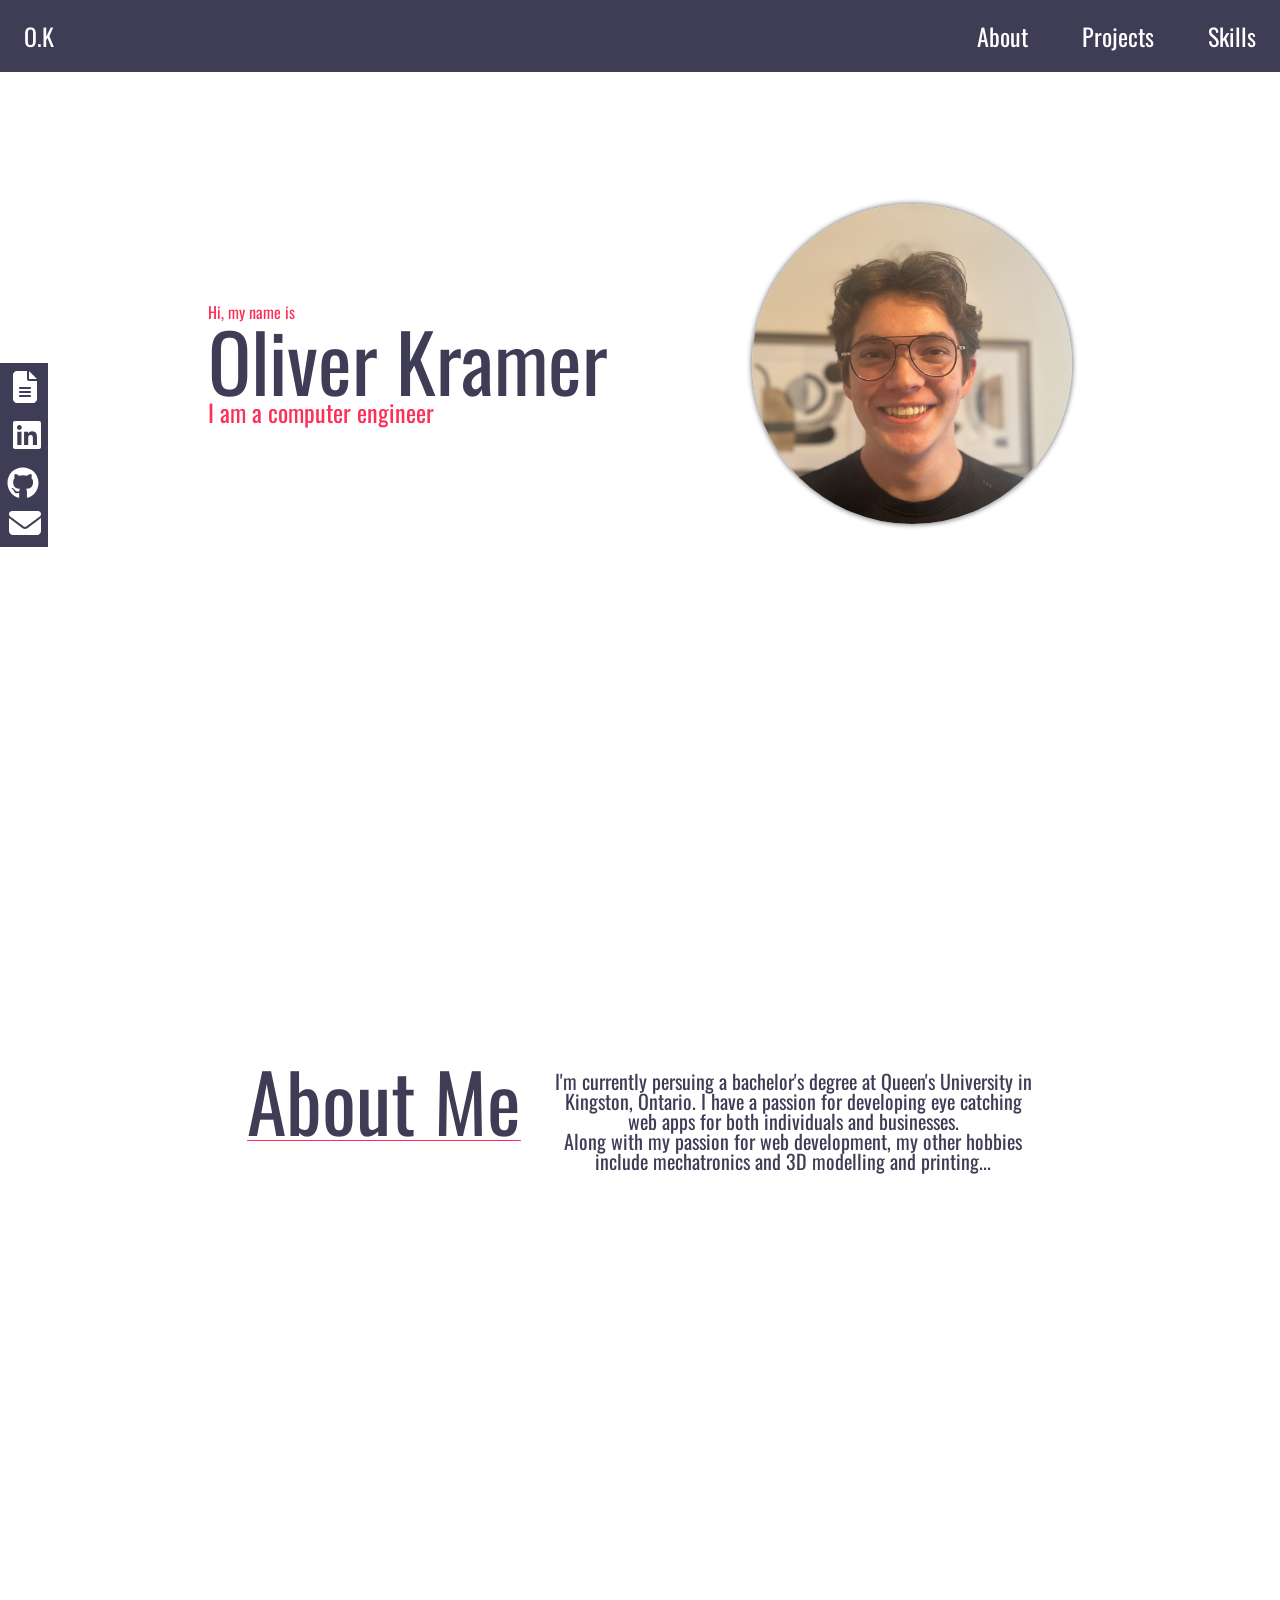
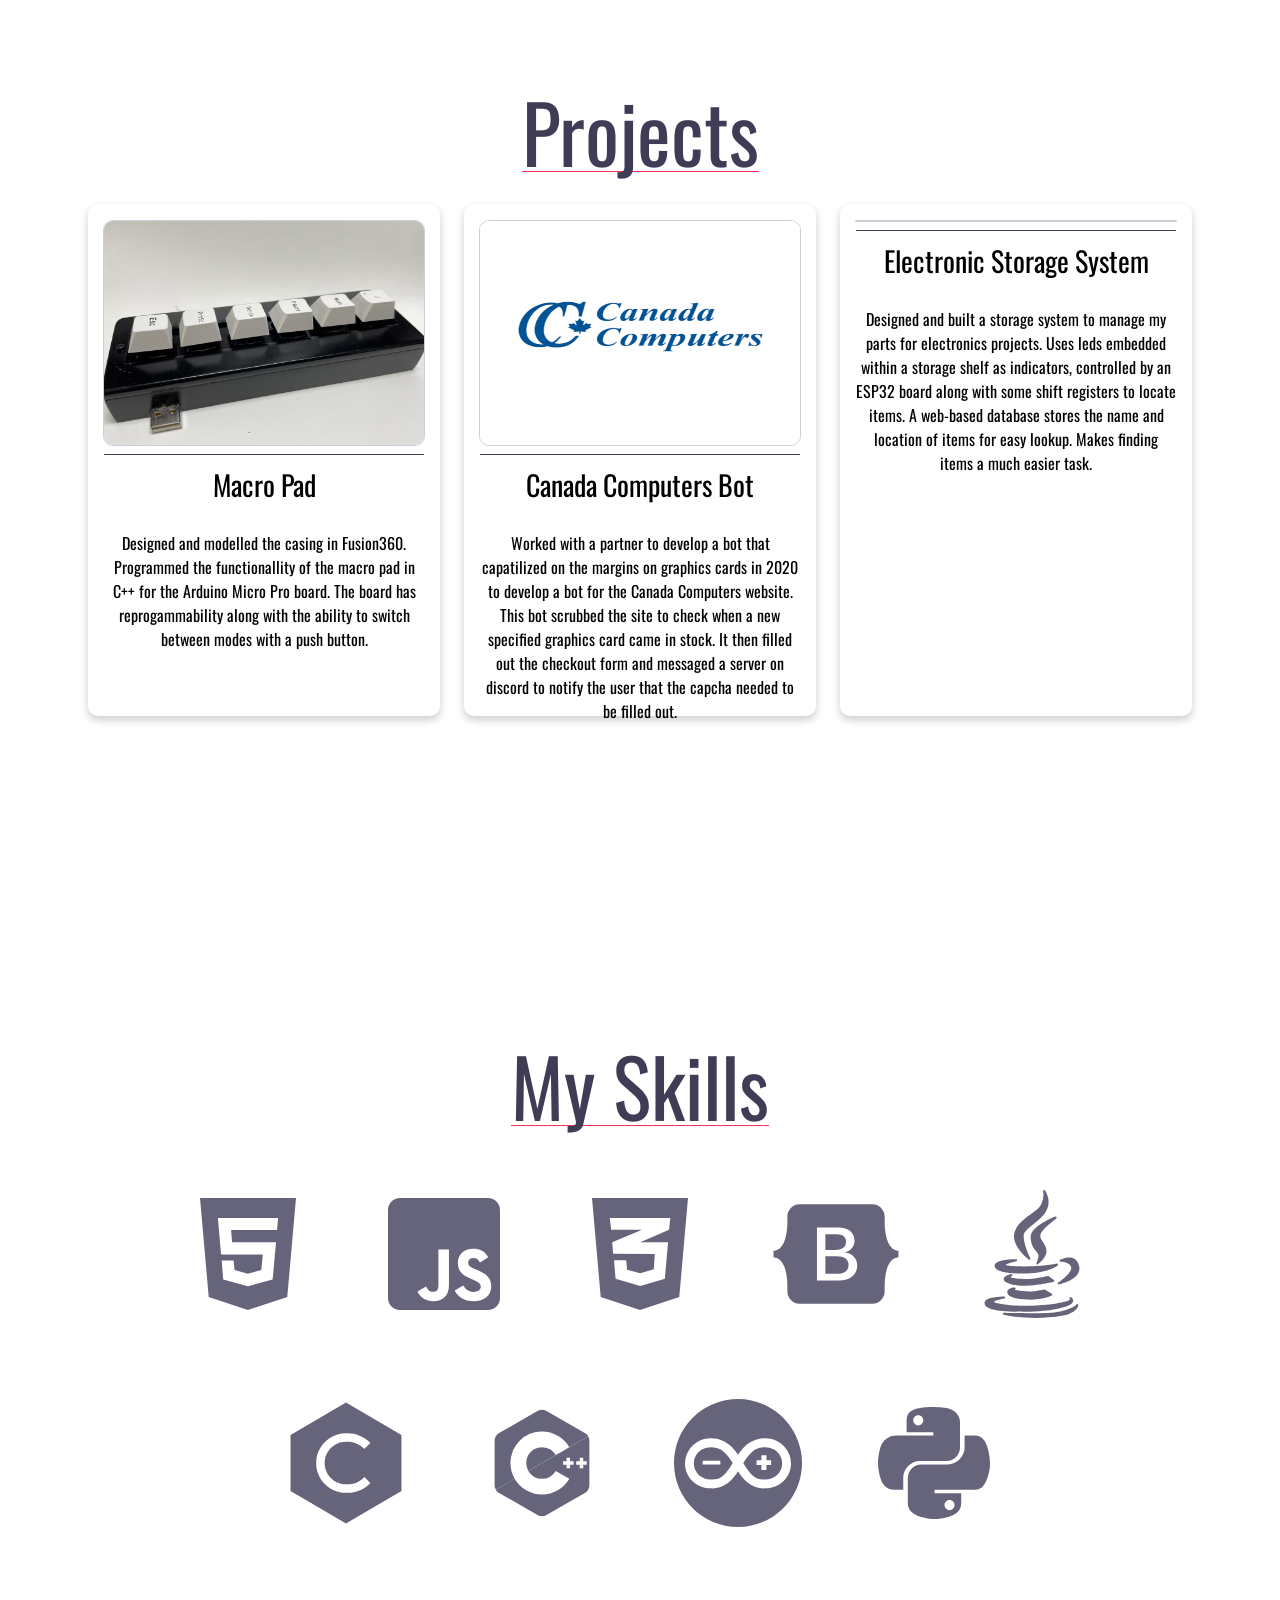
==== index.html @ c40be3e5 "added final images" ====
<!DOCTYPE html>
<html lang="en">
  <head>
    <meta charset="UTF-8" />
    <meta http-equiv="X-UA-Compatible" content="IE=edge" />
    <meta name="viewport" content="width=device-width, initial-scale=1.0" />
    <link rel="preconnect" href="https://fonts.googleapis.com" />
    <link rel="preconnect" href="https://fonts.gstatic.com" crossorigin />
    <link
      href="https://fonts.googleapis.com/css2?family=Oswald:wght@200&display=swap"
      rel="stylesheet"
    />
    <link rel="stylesheet" href="app.css" />
    <title>Oliver Kramer</title>
  </head>

  <body>
    <nav class="navbar md-txt" id="nav">
      <a href="#" class="nav-item brand">O.K</a>
      <div class="nav-items">
        <a href="#about" class="nav-item">About</a>
        <a href="#projects" class="nav-item">Projects</a>
        <a href="#skills" class="nav-item">Skills</a>
      </div>
      <div class="hamburger">
        <span class="bar"></span>
        <span class="bar"></span>
        <span class="bar"></span>
      </div>
      <div class="hamburger-items">
        <a href="#" class="nav-item">Home</a>
        <a href="#about" class="nav-item">About</a>
        <a href="#projects" class="nav-item">Projects</a>
        <a href="#skills" class="nav-item">Skills</a>
        <a href="resume/Oliver_Kramer_Resume.docx" class="nav-item">Resume</a>
        <a href="https://www.linkedin.com/in/oliver-kramer1/" class="nav-item"
          >Linkedin</a
        >
        <a href="https://github.com/Oliver-K3003" class="nav-item">Github</a>
        <a href="mailto:oliverkramer3003@gmail.com" class="nav-item">Contact</a>
      </div>
    </nav>
    <nav class="side-nav md-txt">
      <!-- resume -->
      <a
        id="resume"
        href="resume/Oliver_Kramer_Resume.pdf"
        class="nav-item side-item"
        download="Oliver_Kramer_Resume"
      >
        <p>Resume</p>
        <img src="SVGs/file-lines-solid.svg" alt="" />
      </a>
      <!-- linkedin -->
      <a
        id="linkedin"
        href="https://www.linkedin.com/in/oliver-kramer1/"
        class="nav-item side-item"
      >
        <p>Linkedin</p>
        <img src="SVGs/linkedin.svg" alt="" />
      </a>
      <!-- github -->
      <a
        id="github"
        href="https://github.com/Oliver-K3003"
        class="nav-item side-item"
      >
        <p>Github</p>
        <img src="SVGs/github.svg" alt="" />
      </a>
      <!-- email -->
      <a
        id="email"
        href="mailto:oliverkramer3003@gmail.com"
        class="nav-item side-item"
      >
        <p>Contact</p>
        <img src="SVGs/envelope-solid.svg" alt="" />
      </a>
    </nav>
    <div class="content">
      <div class="container page h-md-sm">
        <div class="introduction lg-txt">
          <div class="intro-content">
            <div class="intro-text xs-txt">Hi, my name is</div>
            <div class="intro-title xxl-txt xl-txt-sm">Oliver Kramer</div>
            <div class="intro-text md-txt">I am a computer engineer</div>
          </div>
          <img src="images/me.png" alt="" class="intro-image" />
        </div>
      </div>
      <div class="container">
        <div class="about" id="about">
          <div class="about-title xxl-txt">About Me</div>
          <div class="about-text sm-txt">
            <p>
              I'm currently persuing a bachelor's degree at Queen's University
              in Kingston, Ontario. I have a passion for developing eye catching
              web apps for both individuals and businesses.
            </p>
            <p>
              Along with my passion for web development, my other hobbies
              include mechatronics and 3D modelling and printing...
            </p>
          </div>
        </div>
      </div>
      <div class="container vpd-8 vpd-md-0 vpd-sm-0" id="projects">
        <div class="project-title xxl-txt">Projects</div>
        <div class="project-content">
          <div class="project-card">
            <img src="images/MacroPadImage.jpg" alt="" />
            <div class="card-container">
              <h4 class="card-header">Macro Pad</h4>
              <p>
                Designed and modelled the casing in Fusion360. Programmed the
                functionallity of the macro pad in C++ for the Arduino Micro Pro
                board. The board has reprogammability along with the ability to
                switch between modes with a push button.
              </p>
            </div>
          </div>
          <div class="project-card">
            <img src="images/canada-computers-logo.png" alt="" />
            <div class="card-container">
              <h4 class="card-header">Canada Computers Bot</h4>
              <p>
                Worked with a partner to develop a bot that capatilized on the
                margins on graphics cards in 2020 to develop a bot for the
                Canada Computers website. This bot scrubbed the site to check
                when a new specified graphics card came in stock. It then filled
                out the checkout form and messaged a server on discord to notify
                the user that the capcha needed to be filled out.
              </p>
            </div>
          </div>
          <div class="project-card">
            <img src="images/storageSystem.png" alt="" />
            <div class="card-container">
              <h4 class="card-header">Electronic Storage System</h4>
              <p>
                Designed and built a storage system to manage my parts for
                electronics projects. Uses leds embedded within a storage shelf
                as indicators, controlled by an ESP32 board along with some
                shift registers to locate items. A web-based database stores the
                name and location of items for easy lookup. Makes finding items
                a much easier task.
              </p>
            </div>
          </div>
        </div>
        <!-- -------------------------for projects I want them to expand to a full page on click with more details-------------------------------------- -->
        <!-- <div class="project-item project-1">
          <div class="project-name md-txt">Electronic Storage System</div>
          <div class="project-text">
            <p>
              Designed and built a storage system to manage my parts for
              electronics. Uses leds embedded within a storage shelf as
              indicators, controlled by an ESP32 board along with some shift
              registers to locate items. A web-based database stores the name
              and location of items for easy lookup. Makes finding items a much
              easier task.
            </p>
          </div>
        </div>
        <div class="project-item project-2">
          <div class="project-name md-txt">
            CMPE 320 PROJECT (REPLACE WITH APPROPRIATE NAME)
          </div>
          <div class="project-text">
            <p>
              Lorem, ipsum dolor sit amet consectetur adipisicing elit.
              Accusantium iusto quia iste, nisi vel dignissimos non ratione.
              Blanditiis commodi ducimus impedit nesciunt soluta odit, eius
              ullam, temporibus ea maiores qui!
            </p>
          </div>
        </div>
        <div class="project-item project-3">
          <div class="project-name md-txt">CAD Design Page</div>
          <div class="project-text">
            <p>
              This is a gallery of all my completed CAD models, complete with
              physical implementation and description of the use case of each
              element.
            </p>
          </div>
        </div> -->
      </div>
      <div class="container page vpd-md-2">
        <div class="skills" id="skills">
          <div class="skills-title xxl-txt">My Skills</div>
          <div class="skills-content">
            <div class="skill">
              <img src="SVGs/html5.svg" alt="" class="skill-image" />
              <div class="skill-container">
                <p>HTML5</p>
              </div>
            </div>
            <div class="skill">
              <img src="SVGs/square-js.svg" alt="" class="skill-image" />
              <div class="skill-container">
                <p>JavaScript</p>
              </div>
            </div>
            <div class="skill">
              <img src="SVGs/css3-alt.svg" alt="" class="skill-image" />
              <div class="skill-container">
                <p>CSS3</p>
              </div>
            </div>
            <div class="skill">
              <img src="SVGs/bootstrap.svg" alt="" class="skill-image" />
              <div class="skill-container">
                <p>Bootstrap</p>
              </div>
            </div>
            <div class="skill">
              <img src="SVGs/java-svgrepo-com.svg" alt="" class="skill-image" />
              <div class="skill-container">
                <p>Java</p>
              </div>
            </div>
            <div class="skill">
              <img src="SVGs/c-svgrepo-com.svg" alt="" class="skill-image" />
              <div class="skill-container">
                <p>C Programming</p>
              </div>
            </div>
            <div class="skill">
              <img
                src="SVGs/c-plus-plus-svgrepo-com.svg"
                alt=""
                class="skill-image"
              />
              <div class="skill-container">
                <p>C++ Programming</p>
              </div>
            </div>
            <div class="skill">
              <img
                src="SVGs/fi-cnsuxl-arduino.svg"
                alt=""
                class="skill-image"
              />
              <div class="skill-container">
                <p>Arduino</p>
              </div>
            </div>
            <div class="skill">
              <img src="SVGs/python.svg" alt="" class="skill-image" />
              <div class="skill-container">
                <p>Python</p>
              </div>
            </div>
          </div>
        </div>
      </div>
    </div>
    <footer></footer>
    <script src="app.js"></script>
  </body>
</html>
---- app.css ----
html,
body,
div,
span,
applet,
object,
iframe,
h1,
h2,
h3,
h4,
h5,
h6,
p,
blockquote,
pre,
a,
abbr,
acronym,
address,
big,
cite,
code,
del,
dfn,
em,
img,
ins,
kbd,
q,
s,
samp,
small,
strike,
strong,
sub,
sup,
tt,
var,
b,
u,
i,
center,
dl,
dt,
dd,
ol,
ul,
li,
fieldset,
form,
label,
legend,
table,
caption,
tbody,
tfoot,
thead,
tr,
th,
td,
article,
aside,
canvas,
details,
embed,
figure,
figcaption,
footer,
header,
hgroup,
menu,
nav,
output,
ruby,
section,
summary,
time,
mark,
audio,
video {
  margin: 0;
  padding: 0;
  border: 0;
  font-size: 100%;
  font: inherit;
  vertical-align: baseline;
}

/* HTML5 display-role reset for older browsers */
article,
aside,
details,
figcaption,
figure,
footer,
header,
hgroup,
menu,
nav,
section {
  display: block;
}

body {
  line-height: 1;
}

ol,
ul {
  list-style: none;
}

blockquote,
q {
  quotes: none;
}

blockquote:before,
blockquote:after,
q:before,
q:after {
  content: "";
  content: none;
}

table {
  border-collapse: collapse;
  border-spacing: 0;
}

/* ------------------------------------------LARGELY APPLICABLE STYLES------------------------------------------------ */

.xs-txt {
  font-size: 1rem;
}

.sm-txt {
  font-size: 1.25rem;
}

.md-txt {
  font-size: 1.5rem;
}

.lg-txt {
  font-size: 3rem;
}

.xl-txt {
  font-size: 3.5rem;
}

.xxl-txt {
  font-size: 5rem;
}

.container {
  text-align: center;
  height: 100%;
}

.page {
  height: 100vh;
}

.vpd-8 {
  padding: 0 8rem;
}

.pd-b-md {
  padding-bottom: 2rem;
}

/* ---------------------------------OVERALL STYLING--------------------------------------------------------- */

html {
  font-family: "Oswald", sans-serif;
  scroll-behavior: smooth;
}

.content {
  padding: 0 4rem;
}

.no-padding {
  padding: 0;
}

.show {
  transform: translateX(100%);
}

/* -----------------------------------NAV----------------------------------------------------- */
/* MOBILE NAV */
.hamburger-items {
  width: 100%;
  display: flex;
  flex-direction: column;
  justify-content: center;
  align-items: center;
  background-color: #3f3d56;
  position: fixed;
  top: 10%;
  right: 100%;
  transition: all 0.5s ease-in-out;
}

.hamburger-items a {
  text-align: center;
  width: 100%;
  padding: 0.5rem 0;
  border-top: 1px solid #585672;
}

.hamburger-items a:hover {
  background-color: #585672;
}

.hamburger {
  display: none;
}

.bar {
  display: block;
  width: 25px;
  height: 3px;
  margin: 5px auto;
  transition: all 0.3s ease-in-out;
  background-color: #fff;
}

/* TOP NAV */
.navbar {
  width: 100%;
  background-color: #3f3d56;
  padding: 1.5rem 0;
  /* box-shadow: 0 0 5px 1px grey; */
  position: fixed;
  display: flex;
  justify-content: space-between;
}

.nav-item {
  text-decoration: none;
  color: white;
  padding: 0 1.5rem;
}

/* SIDE-NAV */
.side-nav {
  top: 43vh;
  position: fixed;
  display: flex;
  flex-direction: column;
  align-items: flex-start;
  justify-content: center;
}

.side-item {
  position: absolute;
  left: -5rem;
  width: 8rem;
  height: 3rem;
  padding: 0;
  display: flex;
  align-items: center;
  justify-content: space-around;
  background-color: #3f3d56;
  transition: 0.2s;
}

.side-item:nth-of-type(2) {
  top: 1.5rem;
}

.side-item:nth-of-type(3) {
  top: 4.5rem;
}

.side-item:nth-of-type(4) {
  top: 7rem;
}

.side-item img {
  width: 2rem;
  height: 2rem;
  filter: invert(96%) sepia(4%) saturate(0%) hue-rotate(287deg) brightness(105%)
    contrast(103%);
}

.side-item:hover {
  left: 0;
}

/* ----------------------------------INTRO------------------------------------------------- */

.introduction {
  padding-top: 2em;
  display: flex;
  justify-content: space-evenly;
  align-items: center;
  height: 85%;
  color: #3f3d56;
}

.intro-text {
  color: #fc2f58;
}

.intro-content {
  text-align: left;
}

.intro-image {
  width: 35rem;
  height: 35rem;
  border-radius: 50%;
  box-shadow: 0 0 5px 1px grey;
}

/* ---------------------------------ABOUT-------------------------------------------------- */

.about {
  height: 109vh;
  display: flex;
  justify-content: center;
  align-items: center;
  color: #3f3d56;
}

.about-title {
  border-bottom: 0.1rem solid #fc2f58;
  margin-bottom: 2.5rem;
}

.about-text {
  max-width: 30rem;
  padding-left: 2rem;
  color: #3f3d56;
}

/* ---------------------------------PROJECTS----------------------------------------------- */

.project-content {
  display: flex;
  flex-wrap: wrap;
  justify-content: space-evenly;
}

.project-card {
  padding: 1rem;
  width: 20rem;
  max-height: 30rem;
  box-shadow: 0 4px 8px 0 rgba(0, 0, 0, 0.2);
  border-radius: 10px;
  display: flex;
  flex-direction: column;
  align-items: center;
  margin-bottom: 2rem;
}

.project-card img {
  width: 100%;
  max-height: 14rem;
  margin-bottom: 0.5rem;
  border-radius: 10px;
  border: 0.1px solid rgba(136, 135, 156, 0.4);
}

.card-container {
  height: 100%;
  padding-top: 1rem;
  border-top: 1px solid #3f3d56;
}

.card-container p {
  line-height: 1.5rem;
  padding-top: 2rem;
}

.card-header {
  font-size: 1.75rem;
}

.project-title {
  margin-top: 5rem;
  color: #3f3d56;
  display: inline-block;
  margin-bottom: 2rem;
  border-bottom: 0.1rem solid #fc2f58;
}

/* .project-item {
  width: 100%;
  height: 40rem;
  background-attachment: fixed;
  background-position: center;
  background-size: cover;
  background-repeat: no-repeat;
  display: flex;
  flex-direction: column;
  justify-content: center;
} */

.project-1 {
  background-image: url(undraw_lost_online_re_upmy.svg);
}

.project-2 {
  background-image: url(undraw_social_expert_re_elbp.svg);
}

.project-3 {
  background-image: url(undraw_spreadsheet_re_cn18.svg);
}

.project-name {
  font-weight: 600;
  color: #3f3d56;
}

.project-text {
  display: flex;
  justify-content: center;
  color: #3f3d56;
}

.project-text p {
  max-width: 50rem;
}

/* -----------------------------SKILLS---------------------------------- */

.skills {
  height: 100%;
  display: flex;
  flex-direction: column;
  align-items: center;
  justify-content: center;
  color: #3f3d56;
}

.skills-title {
  margin-top: 4rem;
  margin-bottom: 2rem;
  border-bottom: 0.1rem solid #fc2f58;
  display: inline-block;
}

.skill {
  display: inline-block;
}

.skills-content img {
  height: 10rem;
  width: 10rem;
  filter: invert(24%) sepia(7%) saturate(1972%) hue-rotate(205deg)
    brightness(99%) contrast(95%);
  padding: 2rem;
  opacity: 0.8;
  transition: opacity 0.2s ease-in-out;
}

.skills-content img:hover {
  opacity: 1;
}

.skills-content img:hover + .skill-container p {
  opacity: 1;
  color: #3f3d56;
}

.skill-container p {
  opacity: 0;
  transition: opacity 0.2s ease-in-out;
}

/* NEED TO MAKE ADJUSTMENTS FOR LESS THAN 1300 width */
@media (max-width: 1300px) {
  .h-md-sm {
    height: 70vh;
  }

  .introduction {
    padding-top: 2em;
  }

  .intro-image {
    width: 20rem;
    height: 20rem;
  }

  .vpd-md-0 {
    padding: 0 0rem;
  }

  .skills {
    padding-top: 5rem;
  }

  .skills-content img {
    height: 8rem;
    width: 8rem;
  }
}

@media (max-width: 1100px) {
  .about {
    flex-direction: column;
  }

  .skills-content img {
    height: 5rem;
    width: 5rem;
  }
}

@media (max-width: 900px) {
  .skills-content img {
    height: 3rem;
    width: 3rem;
  }

  .vpd-md-2 {
    padding: 0 1rem;
  }
}

/*CURRENTLY WORKS UP TO AROUND 800px --> need redesign for smaller screens*/
@media (max-width: 800px) {
  .hamburger-items {
    top: 7%;
  }

  .content {
    padding: 0 0.2rem;
  }

  .nav-items {
    display: none;
  }

  .side-nav {
    display: none;
  }

  .hamburger {
    display: block;
    cursor: pointer;
    margin-right: 1rem;
  }

  .brand {
    display: block;
  }

  .intro-image {
    display: none;
  }

  .skills-content img {
    height: 2rem;
    width: 2rem;
  }

  .about-text {
    padding-left: 0;
    padding: 0 0.5rem;
  }

  .hamburger.active .bar:nth-child(2) {
    opacity: 0;
  }

  .hamburger.active .bar:nth-child(1) {
    transform: translateY(8px) rotate(45deg);
  }

  .hamburger.active .bar:nth-child(3) {
    transform: translateY(-8px) rotate(-45deg);
  }

  .project-item {
    height: 20rem;
  }

  .vpd-sm-0 {
    padding: 0;
  }
}

@media (max-width: 540px) {
  .hamburger-items {
    top: 8%;
  }
}

@media (max-width: 380px) {
  .hamburger-items {
    top: 10%;
  }
}

@media (max-width: 360px) {
  .xl-txt-sm {
    font-size: 4.5rem;
  }
}
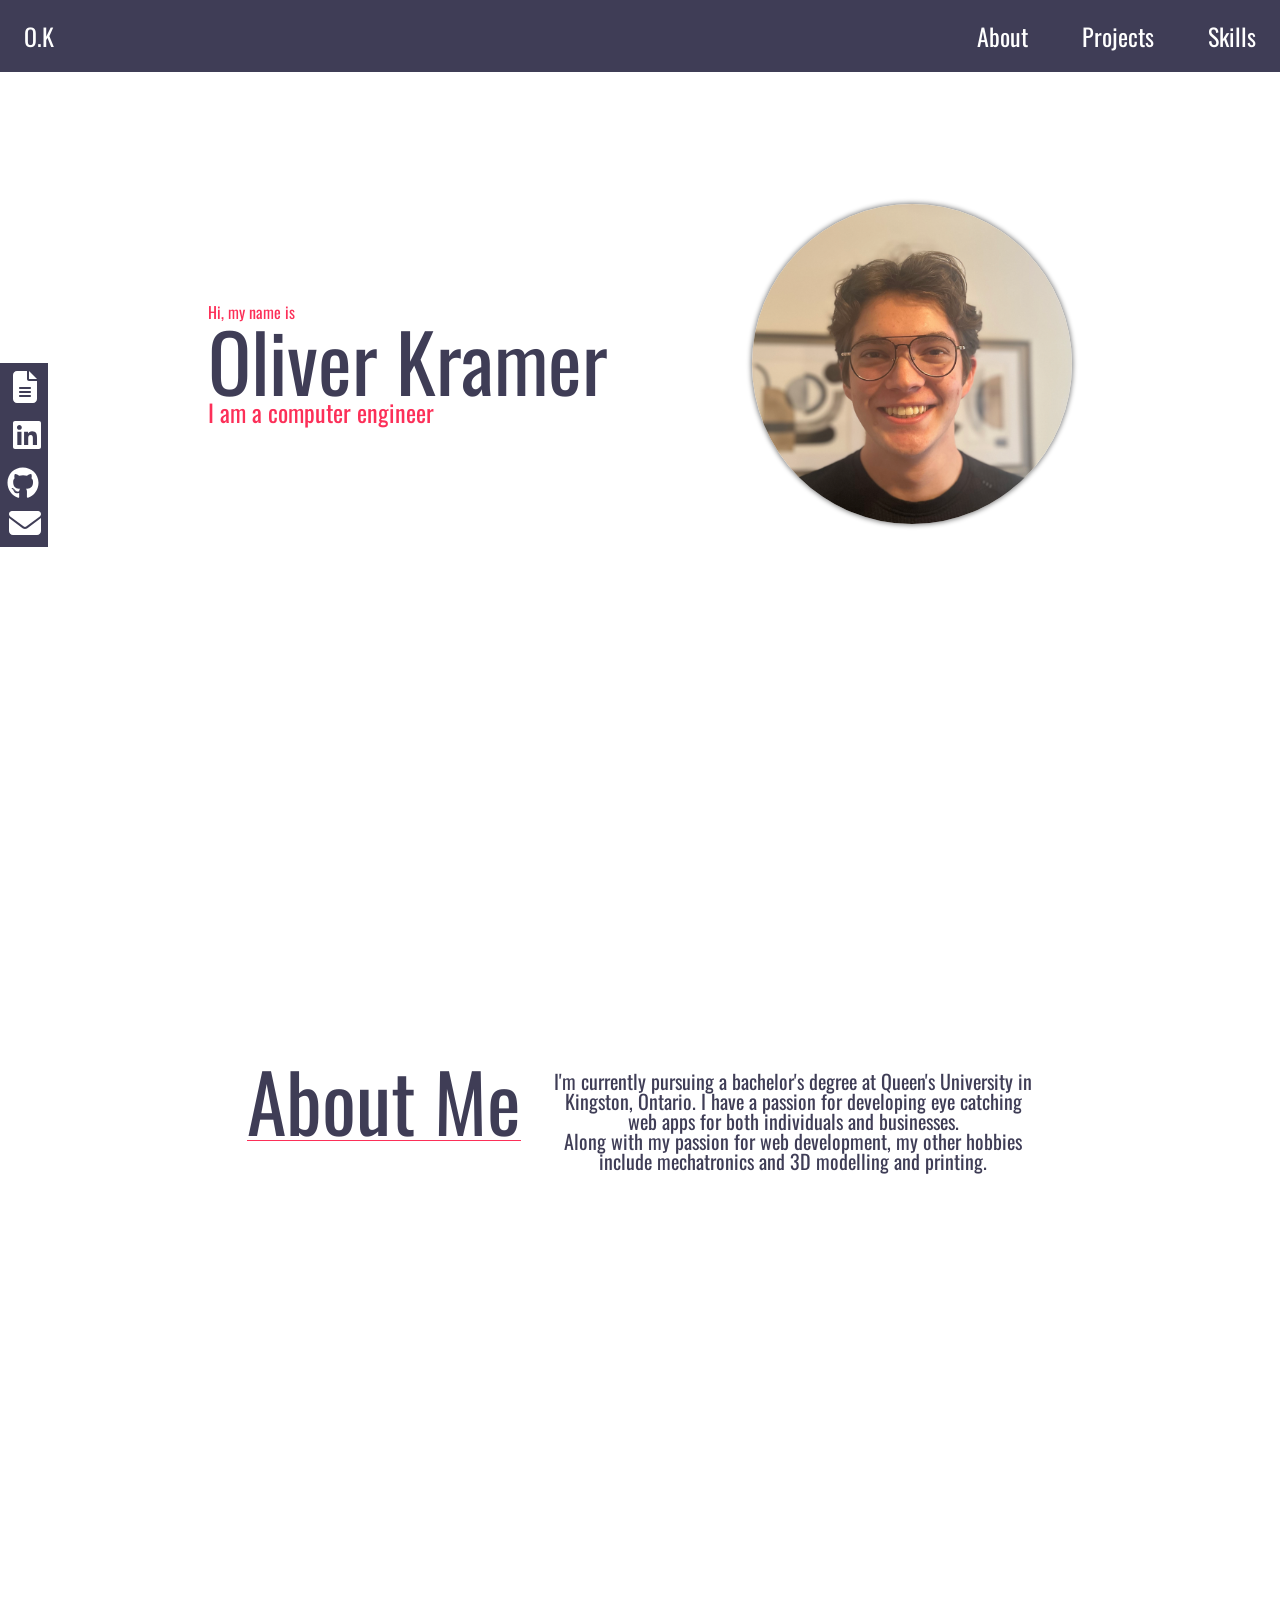
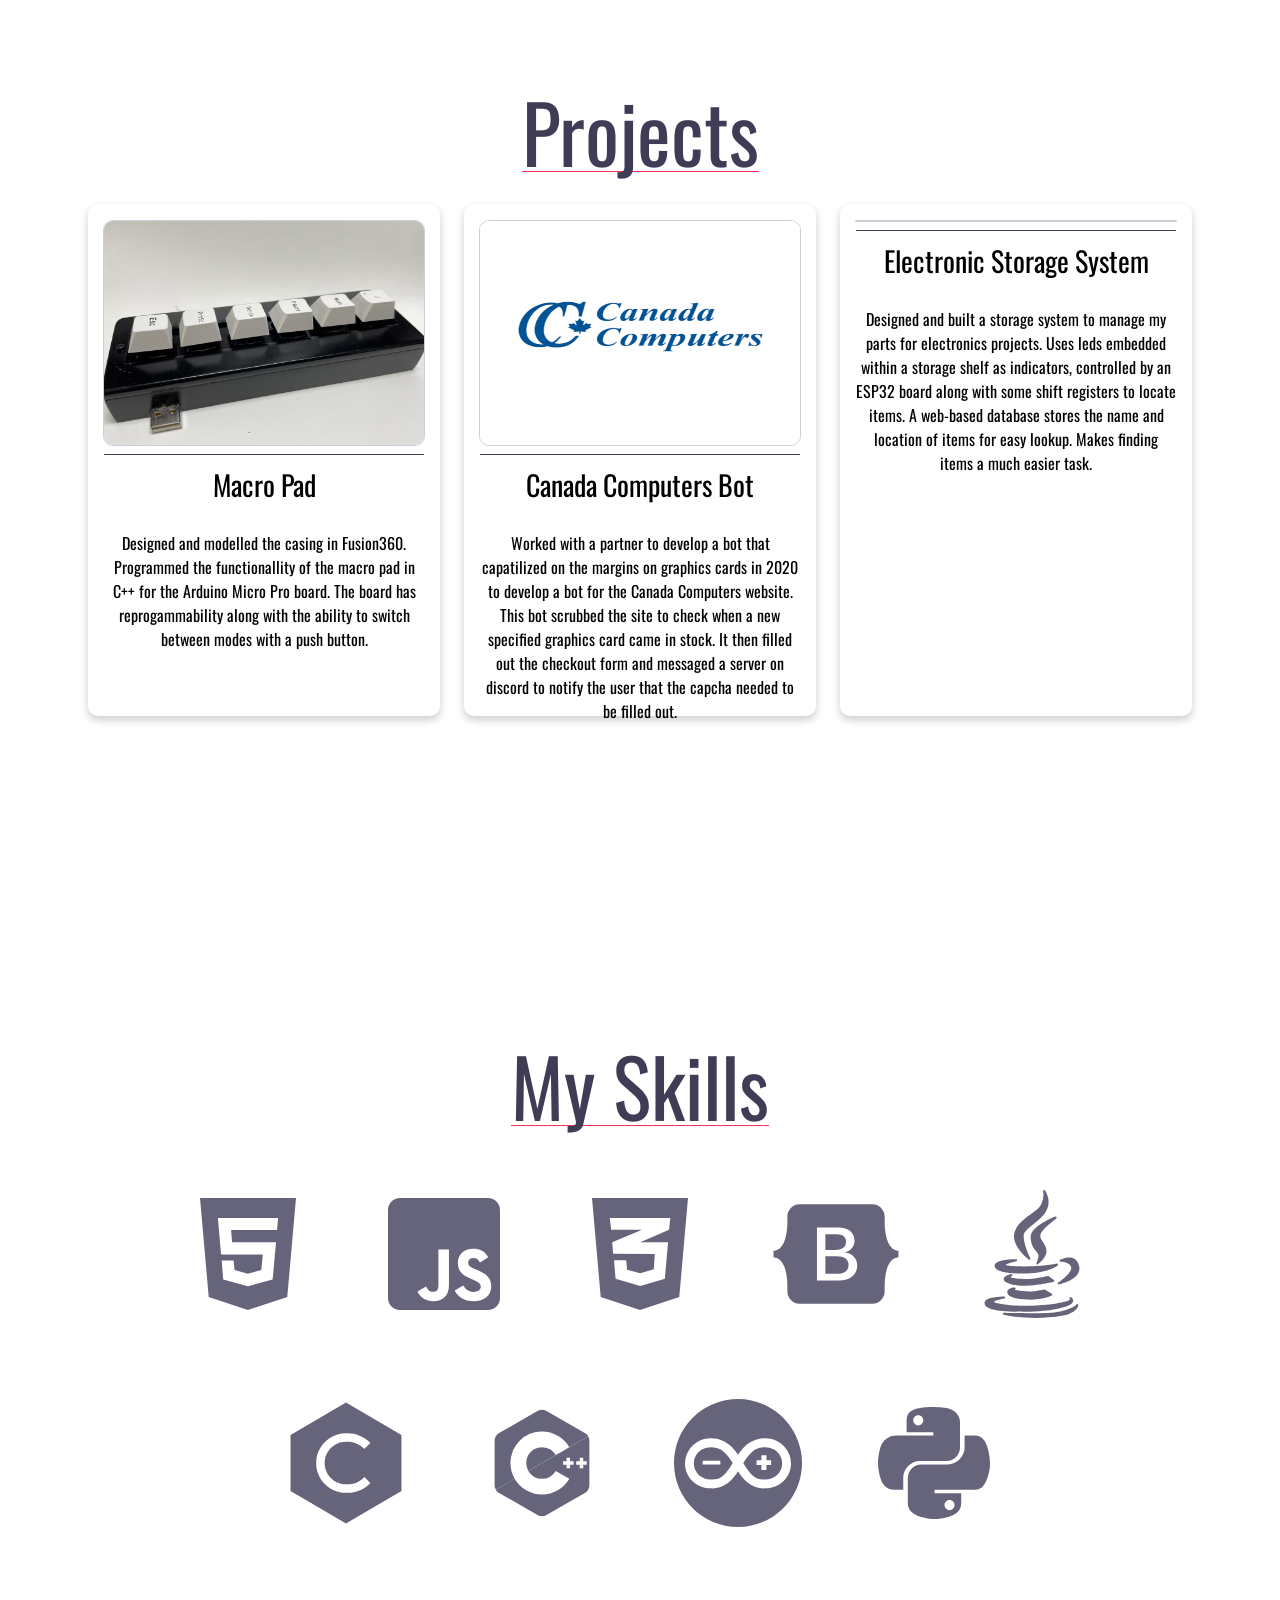
==== commit 287ff079: "fixed issue in about" ====
--- a/index.html
+++ b/index.html
@@ -1,157 +1,136 @@
 <!DOCTYPE html>
 <html lang="en">
-  <head>
-    <meta charset="UTF-8" />
-    <meta http-equiv="X-UA-Compatible" content="IE=edge" />
-    <meta name="viewport" content="width=device-width, initial-scale=1.0" />
-    <link rel="preconnect" href="https://fonts.googleapis.com" />
-    <link rel="preconnect" href="https://fonts.gstatic.com" crossorigin />
-    <link
-      href="https://fonts.googleapis.com/css2?family=Oswald:wght@200&display=swap"
-      rel="stylesheet"
-    />
-    <link rel="stylesheet" href="app.css" />
-    <title>Oliver Kramer</title>
-  </head>
 
-  <body>
-    <nav class="navbar md-txt" id="nav">
-      <a href="#" class="nav-item brand">O.K</a>
-      <div class="nav-items">
-        <a href="#about" class="nav-item">About</a>
-        <a href="#projects" class="nav-item">Projects</a>
-        <a href="#skills" class="nav-item">Skills</a>
-      </div>
-      <div class="hamburger">
-        <span class="bar"></span>
-        <span class="bar"></span>
-        <span class="bar"></span>
-      </div>
-      <div class="hamburger-items">
-        <a href="#" class="nav-item">Home</a>
-        <a href="#about" class="nav-item">About</a>
-        <a href="#projects" class="nav-item">Projects</a>
-        <a href="#skills" class="nav-item">Skills</a>
-        <a href="resume/Oliver_Kramer_Resume.docx" class="nav-item">Resume</a>
-        <a href="https://www.linkedin.com/in/oliver-kramer1/" class="nav-item"
-          >Linkedin</a
-        >
-        <a href="https://github.com/Oliver-K3003" class="nav-item">Github</a>
-        <a href="mailto:oliverkramer3003@gmail.com" class="nav-item">Contact</a>
-      </div>
-    </nav>
-    <nav class="side-nav md-txt">
-      <!-- resume -->
-      <a
-        id="resume"
-        href="resume/Oliver_Kramer_Resume.pdf"
-        class="nav-item side-item"
-        download="Oliver_Kramer_Resume"
-      >
-        <p>Resume</p>
-        <img src="SVGs/file-lines-solid.svg" alt="" />
-      </a>
-      <!-- linkedin -->
-      <a
-        id="linkedin"
-        href="https://www.linkedin.com/in/oliver-kramer1/"
-        class="nav-item side-item"
-      >
-        <p>Linkedin</p>
-        <img src="SVGs/linkedin.svg" alt="" />
-      </a>
-      <!-- github -->
-      <a
-        id="github"
-        href="https://github.com/Oliver-K3003"
-        class="nav-item side-item"
-      >
-        <p>Github</p>
-        <img src="SVGs/github.svg" alt="" />
-      </a>
-      <!-- email -->
-      <a
-        id="email"
-        href="mailto:oliverkramer3003@gmail.com"
-        class="nav-item side-item"
-      >
-        <p>Contact</p>
-        <img src="SVGs/envelope-solid.svg" alt="" />
-      </a>
-    </nav>
-    <div class="content">
-      <div class="container page h-md-sm">
-        <div class="introduction lg-txt">
-          <div class="intro-content">
-            <div class="intro-text xs-txt">Hi, my name is</div>
-            <div class="intro-title xxl-txt xl-txt-sm">Oliver Kramer</div>
-            <div class="intro-text md-txt">I am a computer engineer</div>
-          </div>
-          <img src="images/me.png" alt="" class="intro-image" />
-        </div>
-      </div>
-      <div class="container">
-        <div class="about" id="about">
-          <div class="about-title xxl-txt">About Me</div>
-          <div class="about-text sm-txt">
-            <p>
-              I'm currently persuing a bachelor's degree at Queen's University
-              in Kingston, Ontario. I have a passion for developing eye catching
-              web apps for both individuals and businesses.
-            </p>
-            <p>
-              Along with my passion for web development, my other hobbies
-              include mechatronics and 3D modelling and printing...
-            </p>
-          </div>
-        </div>
-      </div>
-      <div class="container vpd-8 vpd-md-0 vpd-sm-0" id="projects">
-        <div class="project-title xxl-txt">Projects</div>
-        <div class="project-content">
-          <div class="project-card">
-            <img src="images/MacroPadImage.jpg" alt="" />
-            <div class="card-container">
-              <h4 class="card-header">Macro Pad</h4>
-              <p>
-                Designed and modelled the casing in Fusion360. Programmed the
-                functionallity of the macro pad in C++ for the Arduino Micro Pro
-                board. The board has reprogammability along with the ability to
-                switch between modes with a push button.
-              </p>
-            </div>
-          </div>
-          <div class="project-card">
-            <img src="images/canada-computers-logo.png" alt="" />
-            <div class="card-container">
-              <h4 class="card-header">Canada Computers Bot</h4>
-              <p>
-                Worked with a partner to develop a bot that capatilized on the
-                margins on graphics cards in 2020 to develop a bot for the
-                Canada Computers website. This bot scrubbed the site to check
-                when a new specified graphics card came in stock. It then filled
-                out the checkout form and messaged a server on discord to notify
-                the user that the capcha needed to be filled out.
-              </p>
-            </div>
-          </div>
-          <div class="project-card">
-            <img src="images/storageSystem.png" alt="" />
-            <div class="card-container">
-              <h4 class="card-header">Electronic Storage System</h4>
-              <p>
-                Designed and built a storage system to manage my parts for
-                electronics projects. Uses leds embedded within a storage shelf
-                as indicators, controlled by an ESP32 board along with some
-                shift registers to locate items. A web-based database stores the
-                name and location of items for easy lookup. Makes finding items
-                a much easier task.
-              </p>
-            </div>
-          </div>
-        </div>
-        <!-- -------------------------for projects I want them to expand to a full page on click with more details-------------------------------------- -->
-        <!-- <div class="project-item project-1">
+<head>
+  <meta charset="UTF-8" />
+  <meta http-equiv="X-UA-Compatible" content="IE=edge" />
+  <meta name="viewport" content="width=device-width, initial-scale=1.0" />
+  <link rel="preconnect" href="https://fonts.googleapis.com" />
+  <link rel="preconnect" href="https://fonts.gstatic.com" crossorigin />
+  <link href="https://fonts.googleapis.com/css2?family=Oswald:wght@200&display=swap" rel="stylesheet" />
+  <link rel="stylesheet" href="app.css" />
+  <title>Oliver Kramer</title>
+</head>
+
+<body>
+  <nav class="navbar md-txt" id="nav">
+    <a href="#" class="nav-item brand">O.K</a>
+    <div class="nav-items">
+      <a href="#about" class="nav-item">About</a>
+      <a href="#projects" class="nav-item">Projects</a>
+      <a href="#skills" class="nav-item">Skills</a>
+    </div>
+    <div class="hamburger">
+      <span class="bar"></span>
+      <span class="bar"></span>
+      <span class="bar"></span>
+    </div>
+    <div class="hamburger-items">
+      <a href="#" class="nav-item">Home</a>
+      <a href="#about" class="nav-item">About</a>
+      <a href="#projects" class="nav-item">Projects</a>
+      <a href="#skills" class="nav-item">Skills</a>
+      <a href="resume/Oliver_Kramer_Resume.docx" class="nav-item">Resume</a>
+      <a href="https://www.linkedin.com/in/oliver-kramer1/" class="nav-item">Linkedin</a>
+      <a href="https://github.com/Oliver-K3003" class="nav-item">Github</a>
+      <a href="mailto:oliverkramer3003@gmail.com" class="nav-item">Contact</a>
+    </div>
+  </nav>
+  <nav class="side-nav md-txt">
+    <!-- resume -->
+    <a id="resume" href="resume/Oliver_Kramer_Resume.pdf" class="nav-item side-item" download="Oliver_Kramer_Resume">
+      <p>Resume</p>
+      <img src="SVGs/file-lines-solid.svg" alt="" />
+    </a>
+    <!-- linkedin -->
+    <a id="linkedin" href="https://www.linkedin.com/in/oliver-kramer1/" class="nav-item side-item">
+      <p>Linkedin</p>
+      <img src="SVGs/linkedin.svg" alt="" />
+    </a>
+    <!-- github -->
+    <a id="github" href="https://github.com/Oliver-K3003" class="nav-item side-item">
+      <p>Github</p>
+      <img src="SVGs/github.svg" alt="" />
+    </a>
+    <!-- email -->
+    <a id="email" href="mailto:oliverkramer3003@gmail.com" class="nav-item side-item">
+      <p>Contact</p>
+      <img src="SVGs/envelope-solid.svg" alt="" />
+    </a>
+  </nav>
+  <div class="content">
+    <div class="container page h-md-sm">
+      <div class="introduction lg-txt">
+        <div class="intro-content">
+          <div class="intro-text xs-txt">Hi, my name is</div>
+          <div class="intro-title xxl-txt xl-txt-sm">Oliver Kramer</div>
+          <div class="intro-text md-txt">I am a computer engineer</div>
+        </div>
+        <img src="images/me.png" alt="" class="intro-image" />
+      </div>
+    </div>
+    <div class="container">
+      <div class="about" id="about">
+        <div class="about-title xxl-txt">About Me</div>
+        <div class="about-text sm-txt">
+          <p>
+            I'm currently pursuing a bachelor's degree at Queen's University
+            in Kingston, Ontario. I have a passion for developing eye catching
+            web apps for both individuals and businesses.
+          </p>
+          <p>
+            Along with my passion for web development, my other hobbies
+            include mechatronics and 3D modelling and printing.
+          </p>
+        </div>
+      </div>
+    </div>
+    <div class="container vpd-8 vpd-md-0 vpd-sm-0" id="projects">
+      <div class="project-title xxl-txt">Projects</div>
+      <div class="project-content">
+        <div class="project-card">
+          <img src="images/MacroPadImage.jpg" alt="" />
+          <div class="card-container">
+            <h4 class="card-header">Macro Pad</h4>
+            <p>
+              Designed and modelled the casing in Fusion360. Programmed the
+              functionallity of the macro pad in C++ for the Arduino Micro Pro
+              board. The board has reprogammability along with the ability to
+              switch between modes with a push button.
+            </p>
+          </div>
+        </div>
+        <div class="project-card">
+          <img src="images/canada-computers-logo.png" alt="" />
+          <div class="card-container">
+            <h4 class="card-header">Canada Computers Bot</h4>
+            <p>
+              Worked with a partner to develop a bot that capatilized on the
+              margins on graphics cards in 2020 to develop a bot for the
+              Canada Computers website. This bot scrubbed the site to check
+              when a new specified graphics card came in stock. It then filled
+              out the checkout form and messaged a server on discord to notify
+              the user that the capcha needed to be filled out.
+            </p>
+          </div>
+        </div>
+        <div class="project-card">
+          <img src="images/storageSystem.png" alt="" />
+          <div class="card-container">
+            <h4 class="card-header">Electronic Storage System</h4>
+            <p>
+              Designed and built a storage system to manage my parts for
+              electronics projects. Uses leds embedded within a storage shelf
+              as indicators, controlled by an ESP32 board along with some
+              shift registers to locate items. A web-based database stores the
+              name and location of items for easy lookup. Makes finding items
+              a much easier task.
+            </p>
+          </div>
+        </div>
+      </div>
+      <!-- -------------------------for projects I want them to expand to a full page on click with more details-------------------------------------- -->
+      <!-- <div class="project-item project-1">
           <div class="project-name md-txt">Electronic Storage System</div>
           <div class="project-text">
             <p>
@@ -187,78 +166,71 @@
             </p>
           </div>
         </div> -->
-      </div>
-      <div class="container page vpd-md-2">
-        <div class="skills" id="skills">
-          <div class="skills-title xxl-txt">My Skills</div>
-          <div class="skills-content">
-            <div class="skill">
-              <img src="SVGs/html5.svg" alt="" class="skill-image" />
-              <div class="skill-container">
-                <p>HTML5</p>
-              </div>
-            </div>
-            <div class="skill">
-              <img src="SVGs/square-js.svg" alt="" class="skill-image" />
-              <div class="skill-container">
-                <p>JavaScript</p>
-              </div>
-            </div>
-            <div class="skill">
-              <img src="SVGs/css3-alt.svg" alt="" class="skill-image" />
-              <div class="skill-container">
-                <p>CSS3</p>
-              </div>
-            </div>
-            <div class="skill">
-              <img src="SVGs/bootstrap.svg" alt="" class="skill-image" />
-              <div class="skill-container">
-                <p>Bootstrap</p>
-              </div>
-            </div>
-            <div class="skill">
-              <img src="SVGs/java-svgrepo-com.svg" alt="" class="skill-image" />
-              <div class="skill-container">
-                <p>Java</p>
-              </div>
-            </div>
-            <div class="skill">
-              <img src="SVGs/c-svgrepo-com.svg" alt="" class="skill-image" />
-              <div class="skill-container">
-                <p>C Programming</p>
-              </div>
-            </div>
-            <div class="skill">
-              <img
-                src="SVGs/c-plus-plus-svgrepo-com.svg"
-                alt=""
-                class="skill-image"
-              />
-              <div class="skill-container">
-                <p>C++ Programming</p>
-              </div>
-            </div>
-            <div class="skill">
-              <img
-                src="SVGs/fi-cnsuxl-arduino.svg"
-                alt=""
-                class="skill-image"
-              />
-              <div class="skill-container">
-                <p>Arduino</p>
-              </div>
-            </div>
-            <div class="skill">
-              <img src="SVGs/python.svg" alt="" class="skill-image" />
-              <div class="skill-container">
-                <p>Python</p>
-              </div>
-            </div>
-          </div>
-        </div>
-      </div>
-    </div>
-    <footer></footer>
-    <script src="app.js"></script>
-  </body>
-</html>
+    </div>
+    <div class="container page vpd-md-2">
+      <div class="skills" id="skills">
+        <div class="skills-title xxl-txt">My Skills</div>
+        <div class="skills-content">
+          <div class="skill">
+            <img src="SVGs/html5.svg" alt="" class="skill-image" />
+            <div class="skill-container">
+              <p>HTML5</p>
+            </div>
+          </div>
+          <div class="skill">
+            <img src="SVGs/square-js.svg" alt="" class="skill-image" />
+            <div class="skill-container">
+              <p>JavaScript</p>
+            </div>
+          </div>
+          <div class="skill">
+            <img src="SVGs/css3-alt.svg" alt="" class="skill-image" />
+            <div class="skill-container">
+              <p>CSS3</p>
+            </div>
+          </div>
+          <div class="skill">
+            <img src="SVGs/bootstrap.svg" alt="" class="skill-image" />
+            <div class="skill-container">
+              <p>Bootstrap</p>
+            </div>
+          </div>
+          <div class="skill">
+            <img src="SVGs/java-svgrepo-com.svg" alt="" class="skill-image" />
+            <div class="skill-container">
+              <p>Java</p>
+            </div>
+          </div>
+          <div class="skill">
+            <img src="SVGs/c-svgrepo-com.svg" alt="" class="skill-image" />
+            <div class="skill-container">
+              <p>C Programming</p>
+            </div>
+          </div>
+          <div class="skill">
+            <img src="SVGs/c-plus-plus-svgrepo-com.svg" alt="" class="skill-image" />
+            <div class="skill-container">
+              <p>C++ Programming</p>
+            </div>
+          </div>
+          <div class="skill">
+            <img src="SVGs/fi-cnsuxl-arduino.svg" alt="" class="skill-image" />
+            <div class="skill-container">
+              <p>Arduino</p>
+            </div>
+          </div>
+          <div class="skill">
+            <img src="SVGs/python.svg" alt="" class="skill-image" />
+            <div class="skill-container">
+              <p>Python</p>
+            </div>
+          </div>
+        </div>
+      </div>
+    </div>
+  </div>
+  <footer></footer>
+  <script src="app.js"></script>
+</body>
+
+</html>
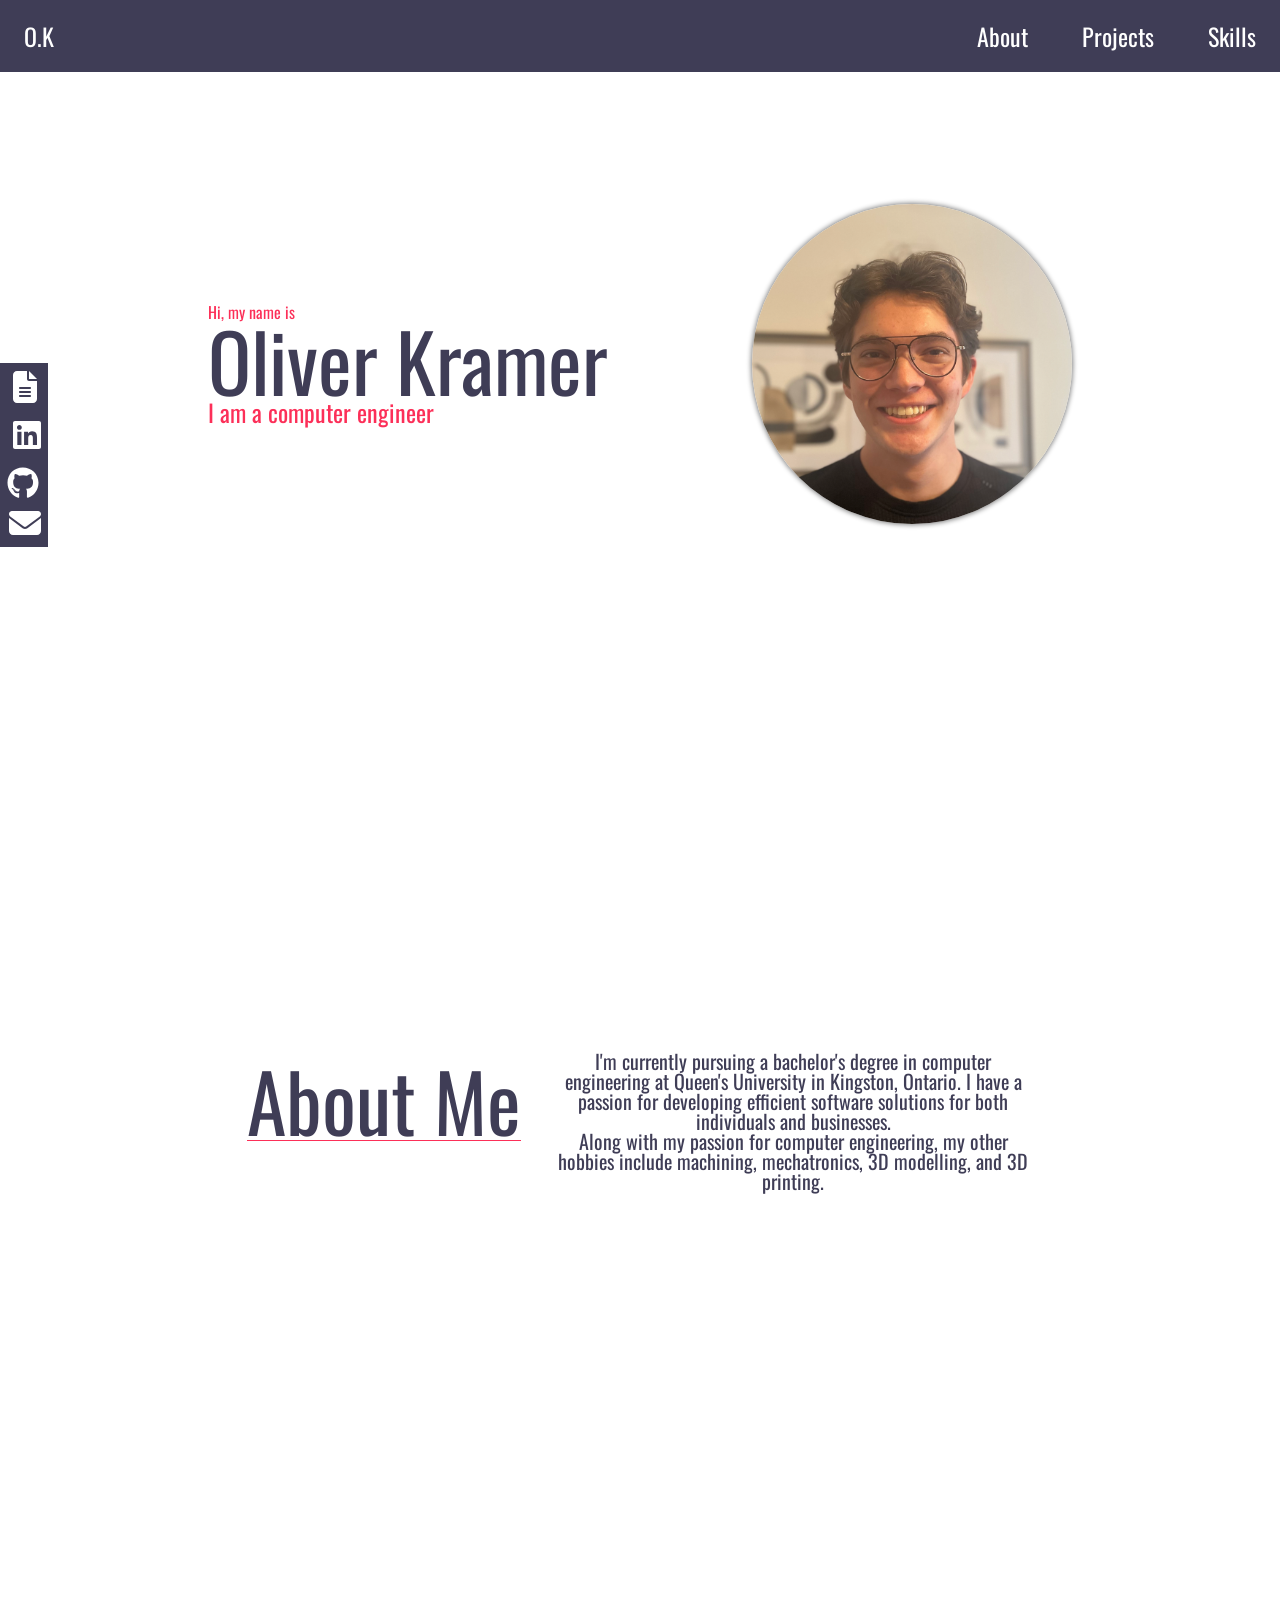
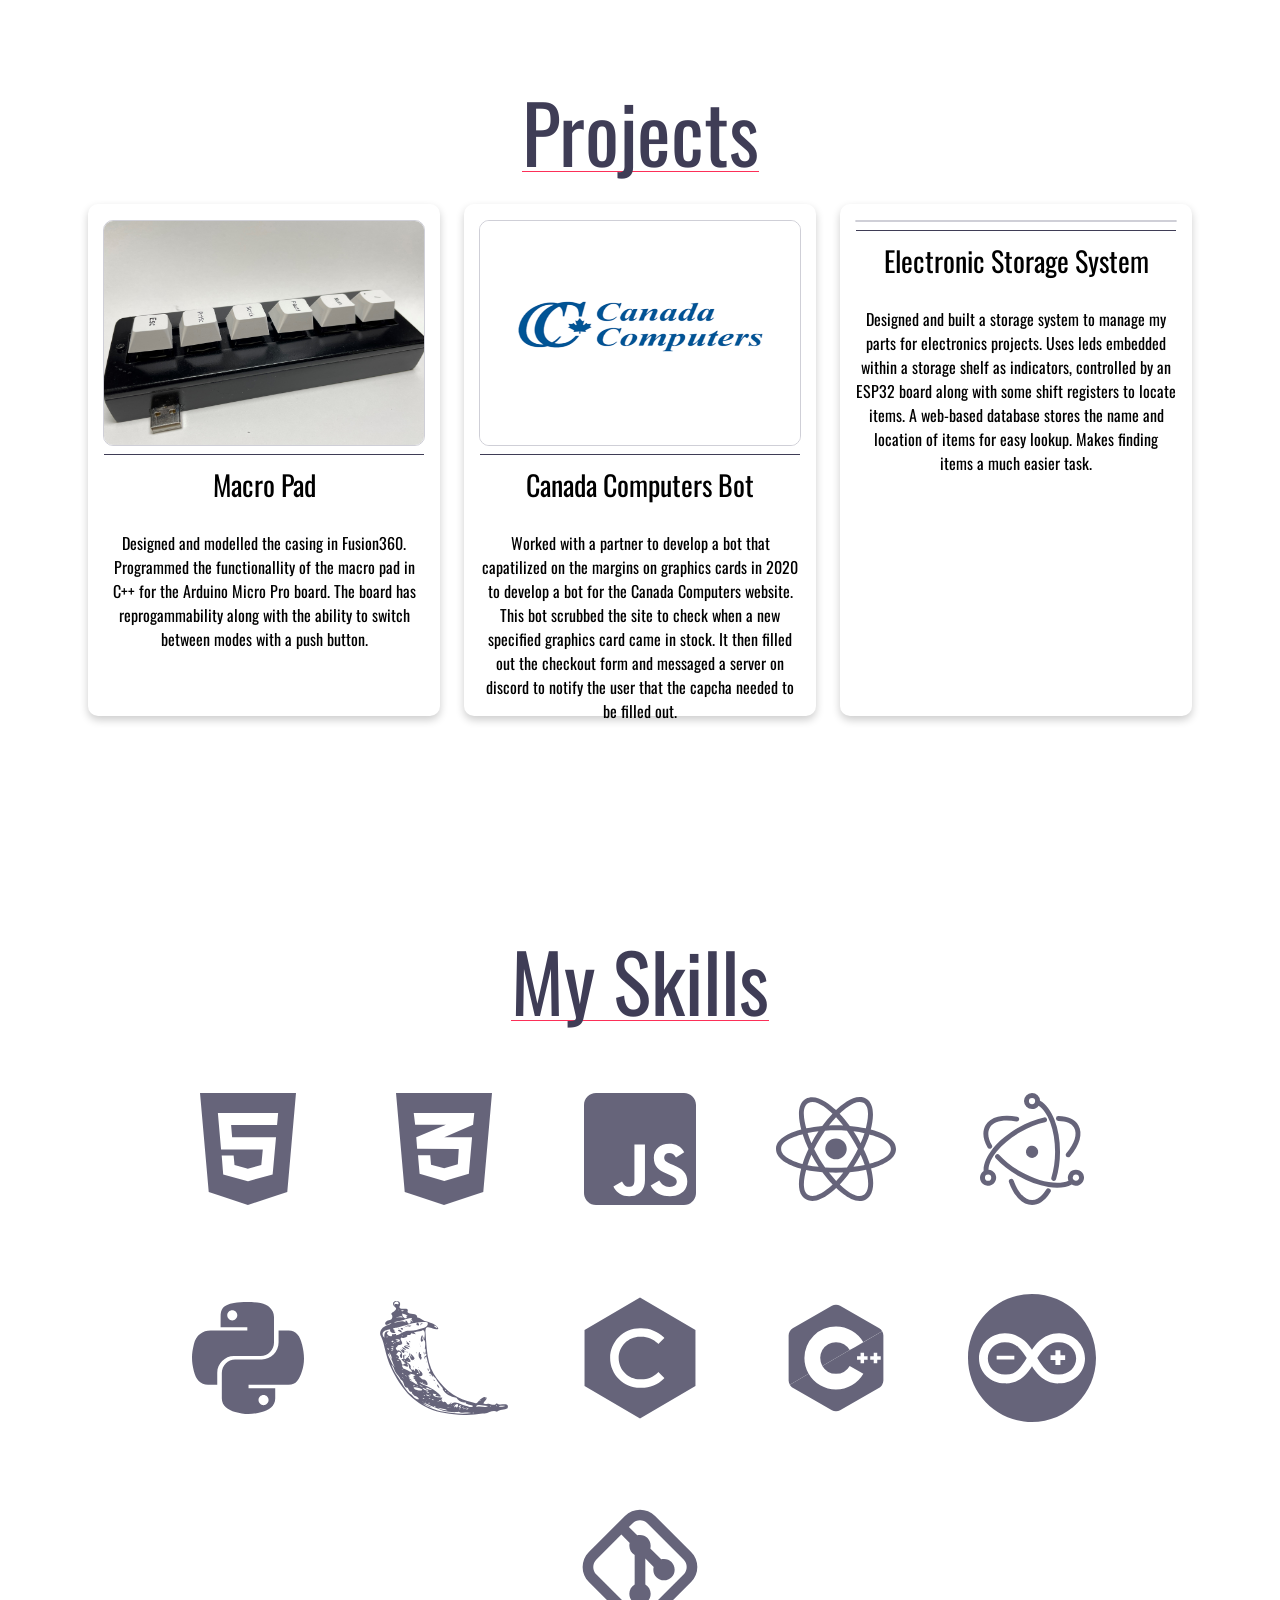
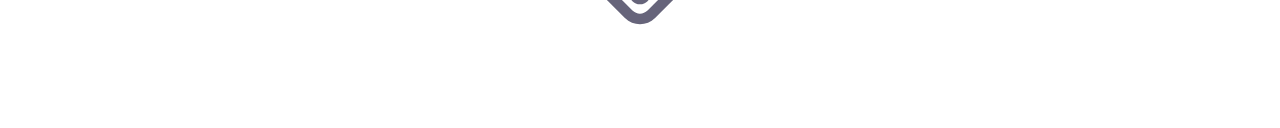
==== commit 68e5c7bd: "Updated protfolio with new information" ====
--- a/index.html
+++ b/index.html
@@ -1,136 +1,163 @@
 <!DOCTYPE html>
 <html lang="en">
+  <head>
+    <meta charset="UTF-8" />
+    <meta http-equiv="X-UA-Compatible" content="IE=edge" />
+    <meta name="viewport" content="width=device-width, initial-scale=1.0" />
+    <link rel="preconnect" href="https://fonts.googleapis.com" />
+    <link rel="preconnect" href="https://fonts.gstatic.com" crossorigin />
+    <link
+      href="https://fonts.googleapis.com/css2?family=Oswald:wght@200&display=swap"
+      rel="stylesheet"
+    />
+    <link rel="stylesheet" href="app.css" />
+    <title>Oliver Kramer</title>
+  </head>
 
-<head>
-  <meta charset="UTF-8" />
-  <meta http-equiv="X-UA-Compatible" content="IE=edge" />
-  <meta name="viewport" content="width=device-width, initial-scale=1.0" />
-  <link rel="preconnect" href="https://fonts.googleapis.com" />
-  <link rel="preconnect" href="https://fonts.gstatic.com" crossorigin />
-  <link href="https://fonts.googleapis.com/css2?family=Oswald:wght@200&display=swap" rel="stylesheet" />
-  <link rel="stylesheet" href="app.css" />
-  <title>Oliver Kramer</title>
-</head>
-
-<body>
-  <nav class="navbar md-txt" id="nav">
-    <a href="#" class="nav-item brand">O.K</a>
-    <div class="nav-items">
-      <a href="#about" class="nav-item">About</a>
-      <a href="#projects" class="nav-item">Projects</a>
-      <a href="#skills" class="nav-item">Skills</a>
-    </div>
-    <div class="hamburger">
-      <span class="bar"></span>
-      <span class="bar"></span>
-      <span class="bar"></span>
-    </div>
-    <div class="hamburger-items">
-      <a href="#" class="nav-item">Home</a>
-      <a href="#about" class="nav-item">About</a>
-      <a href="#projects" class="nav-item">Projects</a>
-      <a href="#skills" class="nav-item">Skills</a>
-      <a href="resume/Oliver_Kramer_Resume.docx" class="nav-item">Resume</a>
-      <a href="https://www.linkedin.com/in/oliver-kramer1/" class="nav-item">Linkedin</a>
-      <a href="https://github.com/Oliver-K3003" class="nav-item">Github</a>
-      <a href="mailto:oliverkramer3003@gmail.com" class="nav-item">Contact</a>
-    </div>
-  </nav>
-  <nav class="side-nav md-txt">
-    <!-- resume -->
-    <a id="resume" href="resume/Oliver_Kramer_Resume.pdf" class="nav-item side-item" download="Oliver_Kramer_Resume">
-      <p>Resume</p>
-      <img src="SVGs/file-lines-solid.svg" alt="" />
-    </a>
-    <!-- linkedin -->
-    <a id="linkedin" href="https://www.linkedin.com/in/oliver-kramer1/" class="nav-item side-item">
-      <p>Linkedin</p>
-      <img src="SVGs/linkedin.svg" alt="" />
-    </a>
-    <!-- github -->
-    <a id="github" href="https://github.com/Oliver-K3003" class="nav-item side-item">
-      <p>Github</p>
-      <img src="SVGs/github.svg" alt="" />
-    </a>
-    <!-- email -->
-    <a id="email" href="mailto:oliverkramer3003@gmail.com" class="nav-item side-item">
-      <p>Contact</p>
-      <img src="SVGs/envelope-solid.svg" alt="" />
-    </a>
-  </nav>
-  <div class="content">
-    <div class="container page h-md-sm">
-      <div class="introduction lg-txt">
-        <div class="intro-content">
-          <div class="intro-text xs-txt">Hi, my name is</div>
-          <div class="intro-title xxl-txt xl-txt-sm">Oliver Kramer</div>
-          <div class="intro-text md-txt">I am a computer engineer</div>
-        </div>
-        <img src="images/me.png" alt="" class="intro-image" />
-      </div>
-    </div>
-    <div class="container">
-      <div class="about" id="about">
-        <div class="about-title xxl-txt">About Me</div>
-        <div class="about-text sm-txt">
-          <p>
-            I'm currently pursuing a bachelor's degree at Queen's University
-            in Kingston, Ontario. I have a passion for developing eye catching
-            web apps for both individuals and businesses.
-          </p>
-          <p>
-            Along with my passion for web development, my other hobbies
-            include mechatronics and 3D modelling and printing.
-          </p>
-        </div>
-      </div>
-    </div>
-    <div class="container vpd-8 vpd-md-0 vpd-sm-0" id="projects">
-      <div class="project-title xxl-txt">Projects</div>
-      <div class="project-content">
-        <div class="project-card">
-          <img src="images/MacroPadImage.jpg" alt="" />
-          <div class="card-container">
-            <h4 class="card-header">Macro Pad</h4>
-            <p>
-              Designed and modelled the casing in Fusion360. Programmed the
-              functionallity of the macro pad in C++ for the Arduino Micro Pro
-              board. The board has reprogammability along with the ability to
-              switch between modes with a push button.
-            </p>
-          </div>
-        </div>
-        <div class="project-card">
-          <img src="images/canada-computers-logo.png" alt="" />
-          <div class="card-container">
-            <h4 class="card-header">Canada Computers Bot</h4>
-            <p>
-              Worked with a partner to develop a bot that capatilized on the
-              margins on graphics cards in 2020 to develop a bot for the
-              Canada Computers website. This bot scrubbed the site to check
-              when a new specified graphics card came in stock. It then filled
-              out the checkout form and messaged a server on discord to notify
-              the user that the capcha needed to be filled out.
-            </p>
-          </div>
-        </div>
-        <div class="project-card">
-          <img src="images/storageSystem.png" alt="" />
-          <div class="card-container">
-            <h4 class="card-header">Electronic Storage System</h4>
-            <p>
-              Designed and built a storage system to manage my parts for
-              electronics projects. Uses leds embedded within a storage shelf
-              as indicators, controlled by an ESP32 board along with some
-              shift registers to locate items. A web-based database stores the
-              name and location of items for easy lookup. Makes finding items
-              a much easier task.
-            </p>
-          </div>
-        </div>
-      </div>
-      <!-- -------------------------for projects I want them to expand to a full page on click with more details-------------------------------------- -->
-      <!-- <div class="project-item project-1">
+  <body>
+    <nav class="navbar md-txt" id="nav">
+      <a href="#" class="nav-item brand">O.K</a>
+      <div class="nav-items">
+        <a href="#about" class="nav-item">About</a>
+        <a href="#projects" class="nav-item">Projects</a>
+        <a href="#skills" class="nav-item">Skills</a>
+      </div>
+      <div class="hamburger">
+        <span class="bar"></span>
+        <span class="bar"></span>
+        <span class="bar"></span>
+      </div>
+      <div class="hamburger-items">
+        <a href="#" class="nav-item">Home</a>
+        <a href="#about" class="nav-item">About</a>
+        <a href="#projects" class="nav-item">Projects</a>
+        <a href="#skills" class="nav-item">Skills</a>
+        <a
+          href="https://oliverkramer.ca/resume/Oliver_Kramer_Resume.pdf"
+          class="nav-item"
+          target="_blank"
+          >Resume</a
+        >
+        <a href="https://www.linkedin.com/in/oliver-kramer1/" class="nav-item"
+          >Linkedin</a
+        >
+        <a href="https://github.com/Oliver-K3003" class="nav-item">Github</a>
+        <a href="mailto:oliverkramer3003@gmail.com" class="nav-item">Contact</a>
+      </div>
+    </nav>
+    <nav class="side-nav md-txt">
+      <!-- resume -->
+      <a
+        id="resume"
+        href="resume/Oliver_Kramer_Resume.pdf"
+        class="nav-item side-item"
+        download="Oliver_Kramer_Resume"
+      >
+        <p>Resume</p>
+        <img src="SVGs/file-lines-solid.svg" alt="" />
+      </a>
+      <!-- linkedin -->
+      <a
+        id="linkedin"
+        href="https://www.linkedin.com/in/oliver-kramer1/"
+        class="nav-item side-item"
+      >
+        <p>Linkedin</p>
+        <img src="SVGs/linkedin.svg" alt="" />
+      </a>
+      <!-- github -->
+      <a
+        id="github"
+        href="https://github.com/Oliver-K3003"
+        class="nav-item side-item"
+      >
+        <p>Github</p>
+        <img src="SVGs/github.svg" alt="" />
+      </a>
+      <!-- email -->
+      <a
+        id="email"
+        href="mailto:oliverkramer3003@gmail.com"
+        class="nav-item side-item"
+      >
+        <p>Contact</p>
+        <img src="SVGs/envelope-solid.svg" alt="" />
+      </a>
+    </nav>
+    <div class="content">
+      <div class="container page h-md-sm">
+        <div class="introduction lg-txt">
+          <div class="intro-content">
+            <div class="intro-text xs-txt">Hi, my name is</div>
+            <div class="intro-title xxl-txt xl-txt-sm">Oliver Kramer</div>
+            <div class="intro-text md-txt">I am a computer engineer</div>
+          </div>
+          <img src="images/me.png" alt="" class="intro-image" />
+        </div>
+      </div>
+      <div class="container">
+        <div class="about" id="about">
+          <div class="about-title xxl-txt">About Me</div>
+          <div class="about-text sm-txt">
+            <p>
+              I'm currently pursuing a bachelor's degree in computer engineering
+              at Queen's University in Kingston, Ontario. I have a passion for
+              developing efficient software solutions for both individuals and
+              businesses.
+            </p>
+            <p>
+              Along with my passion for computer engineering, my other hobbies
+              include machining, mechatronics, 3D modelling, and 3D printing.
+            </p>
+          </div>
+        </div>
+      </div>
+      <div class="container vpd-8 vpd-md-0 vpd-sm-0" id="projects">
+        <div class="project-title xxl-txt">Projects</div>
+        <div class="project-content">
+          <div class="project-card">
+            <img src="images/MacroPadImage.jpg" alt="" />
+            <div class="card-container">
+              <h4 class="card-header">Macro Pad</h4>
+              <p>
+                Designed and modelled the casing in Fusion360. Programmed the
+                functionallity of the macro pad in C++ for the Arduino Micro Pro
+                board. The board has reprogammability along with the ability to
+                switch between modes with a push button.
+              </p>
+            </div>
+          </div>
+          <div class="project-card">
+            <img src="images/canada-computers-logo.png" alt="" />
+            <div class="card-container">
+              <h4 class="card-header">Canada Computers Bot</h4>
+              <p>
+                Worked with a partner to develop a bot that capatilized on the
+                margins on graphics cards in 2020 to develop a bot for the
+                Canada Computers website. This bot scrubbed the site to check
+                when a new specified graphics card came in stock. It then filled
+                out the checkout form and messaged a server on discord to notify
+                the user that the capcha needed to be filled out.
+              </p>
+            </div>
+          </div>
+          <div class="project-card">
+            <img src="images/storageSystem.png" alt="" />
+            <div class="card-container">
+              <h4 class="card-header">Electronic Storage System</h4>
+              <p>
+                Designed and built a storage system to manage my parts for
+                electronics projects. Uses leds embedded within a storage shelf
+                as indicators, controlled by an ESP32 board along with some
+                shift registers to locate items. A web-based database stores the
+                name and location of items for easy lookup. Makes finding items
+                a much easier task.
+              </p>
+            </div>
+          </div>
+        </div>
+        <!-- -------------------------for projects I want them to expand to a full page on click with more details-------------------------------------- -->
+        <!-- <div class="project-item project-1">
           <div class="project-name md-txt">Electronic Storage System</div>
           <div class="project-text">
             <p>
@@ -166,71 +193,102 @@
             </p>
           </div>
         </div> -->
+      </div>
+      <div class="container page vpd-md-2">
+        <div class="skills" id="skills">
+          <div class="skills-title xxl-txt">My Skills</div>
+          <div class="skills-content">
+            <div class="skill">
+              <img src="SVGs/html5.svg" alt="" class="skill-image" />
+              <div class="skill-container">
+                <p>HTML5</p>
+              </div>
+            </div>
+            <div class="skill">
+              <img src="SVGs/css3-alt.svg" alt="" class="skill-image" />
+              <div class="skill-container">
+                <p>CSS3</p>
+              </div>
+            </div>
+            <div class="skill">
+              <img src="SVGs/square-js.svg" alt="" class="skill-image" />
+              <div class="skill-container">
+                <p>JavaScript</p>
+              </div>
+            </div>
+            <div class="skill">
+              <img
+                src="SVGs/react-svgrepo-com.svg"
+                alt=""
+                class="skill-image"
+              />
+              <div class="skill-container">
+                <p>React</p>
+              </div>
+            </div>
+            <div class="skill">
+              <img
+                src="SVGs/logo-electron-svgrepo-com.svg"
+                alt=""
+                class="skill-image"
+              />
+              <div class="skill-container">
+                <p>Electron</p>
+              </div>
+            </div>
+            <div class="skill">
+              <img src="SVGs/python.svg" alt="" class="skill-image" />
+              <div class="skill-container">
+                <p>Python</p>
+              </div>
+            </div>
+            <div class="skill">
+              <img
+                src="SVGs/flask-svgrepo-com.svg"
+                alt=""
+                class="skill-image"
+              />
+              <div class="skill-container">
+                <p>Flask</p>
+              </div>
+            </div>
+            <div class="skill">
+              <img src="SVGs/c-svgrepo-com.svg" alt="" class="skill-image" />
+              <div class="skill-container">
+                <p>C Programming</p>
+              </div>
+            </div>
+            <div class="skill">
+              <img
+                src="SVGs/c-plus-plus-svgrepo-com.svg"
+                alt=""
+                class="skill-image"
+              />
+              <div class="skill-container">
+                <p>C++ Programming</p>
+              </div>
+            </div>
+            <div class="skill">
+              <img
+                src="SVGs/fi-cnsuxl-arduino.svg"
+                alt=""
+                class="skill-image"
+              />
+              <div class="skill-container">
+                <p>Arduino</p>
+              </div>
+            </div>
+            <div class="skill">
+              <img src="SVGs/git-svgrepo-com.svg" alt="" class="skill-image" />
+              <div class="skill-container">
+                <p>Git</p>
+              </div>
+            </div>
+          </div>
+        </div>
+      </div>
     </div>
-    <div class="container page vpd-md-2">
-      <div class="skills" id="skills">
-        <div class="skills-title xxl-txt">My Skills</div>
-        <div class="skills-content">
-          <div class="skill">
-            <img src="SVGs/html5.svg" alt="" class="skill-image" />
-            <div class="skill-container">
-              <p>HTML5</p>
-            </div>
-          </div>
-          <div class="skill">
-            <img src="SVGs/square-js.svg" alt="" class="skill-image" />
-            <div class="skill-container">
-              <p>JavaScript</p>
-            </div>
-          </div>
-          <div class="skill">
-            <img src="SVGs/css3-alt.svg" alt="" class="skill-image" />
-            <div class="skill-container">
-              <p>CSS3</p>
-            </div>
-          </div>
-          <div class="skill">
-            <img src="SVGs/bootstrap.svg" alt="" class="skill-image" />
-            <div class="skill-container">
-              <p>Bootstrap</p>
-            </div>
-          </div>
-          <div class="skill">
-            <img src="SVGs/java-svgrepo-com.svg" alt="" class="skill-image" />
-            <div class="skill-container">
-              <p>Java</p>
-            </div>
-          </div>
-          <div class="skill">
-            <img src="SVGs/c-svgrepo-com.svg" alt="" class="skill-image" />
-            <div class="skill-container">
-              <p>C Programming</p>
-            </div>
-          </div>
-          <div class="skill">
-            <img src="SVGs/c-plus-plus-svgrepo-com.svg" alt="" class="skill-image" />
-            <div class="skill-container">
-              <p>C++ Programming</p>
-            </div>
-          </div>
-          <div class="skill">
-            <img src="SVGs/fi-cnsuxl-arduino.svg" alt="" class="skill-image" />
-            <div class="skill-container">
-              <p>Arduino</p>
-            </div>
-          </div>
-          <div class="skill">
-            <img src="SVGs/python.svg" alt="" class="skill-image" />
-            <div class="skill-container">
-              <p>Python</p>
-            </div>
-          </div>
-        </div>
-      </div>
-    </div>
-  </div>
-  <footer></footer>
-  <script src="app.js"></script>
-</body>
-
-</html>+    <footer></footer>
+    <script src="app.js"></script>
+  </body>
+</html>
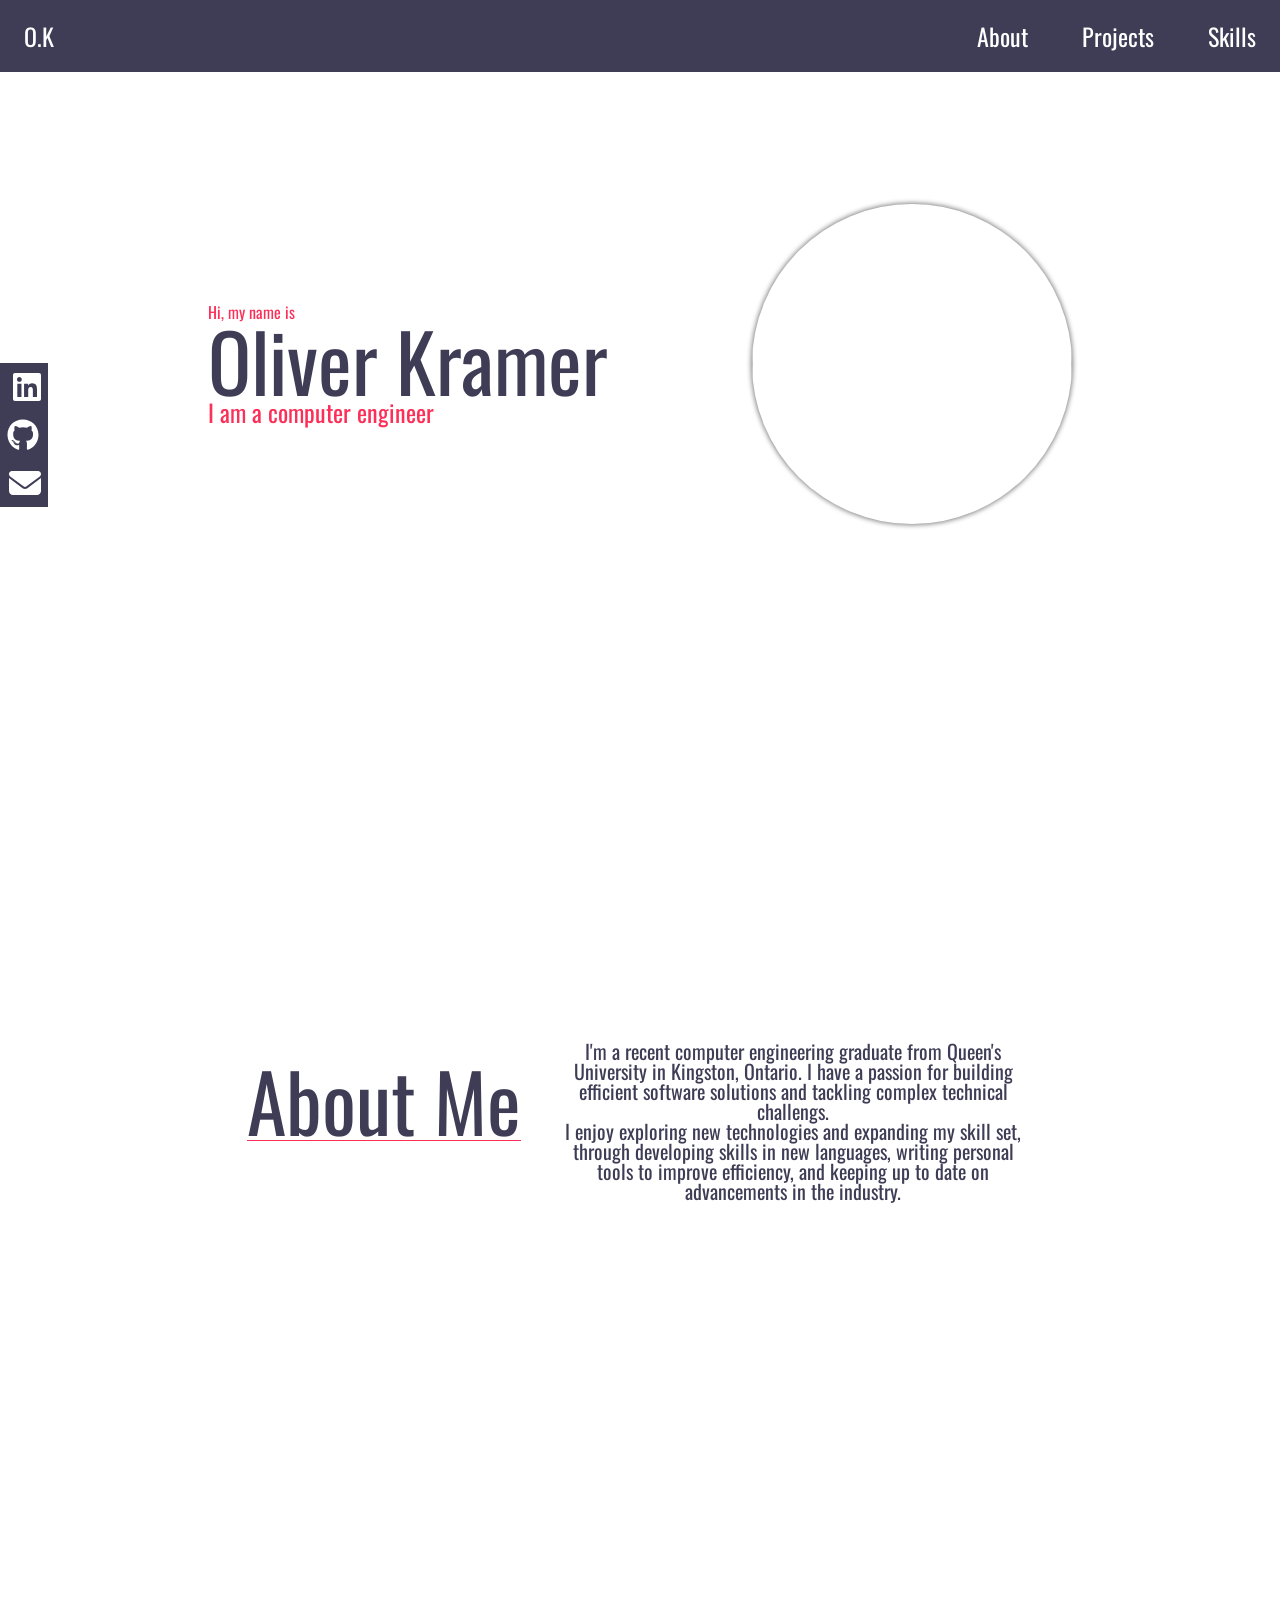
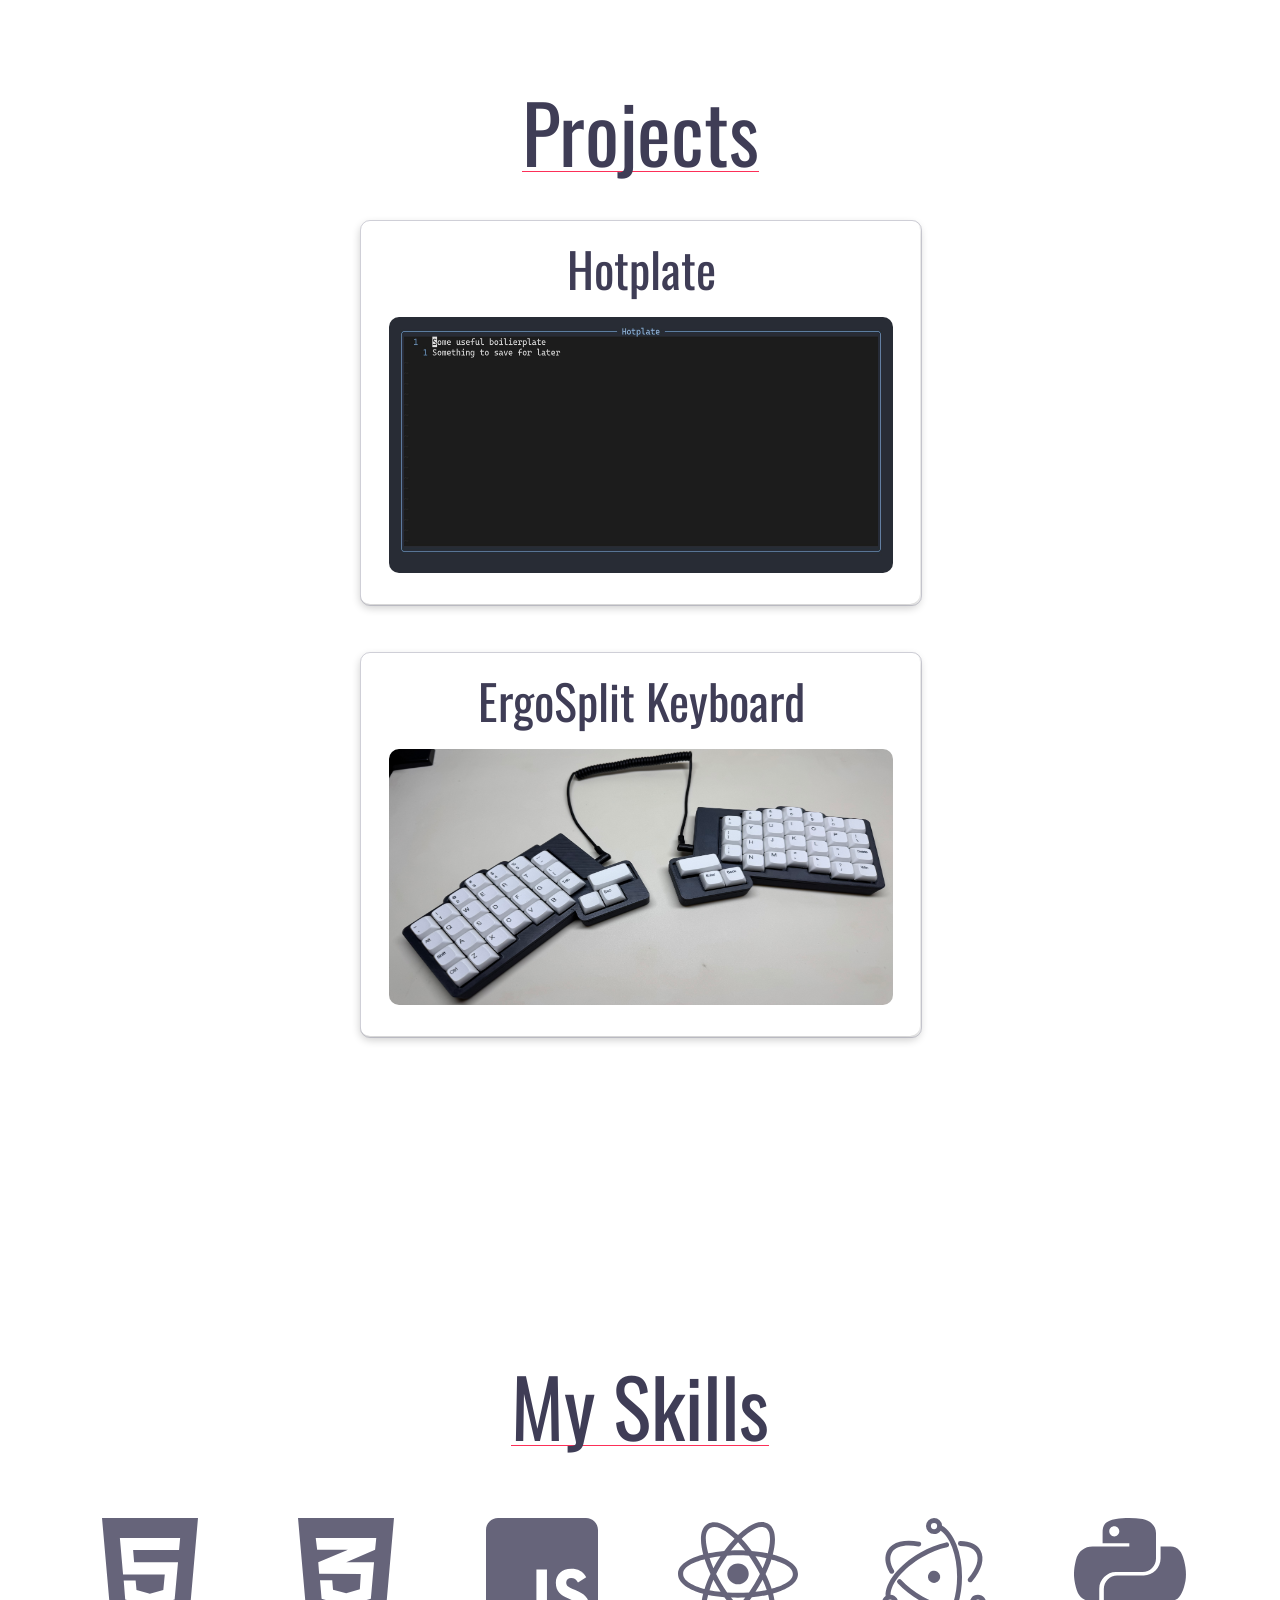
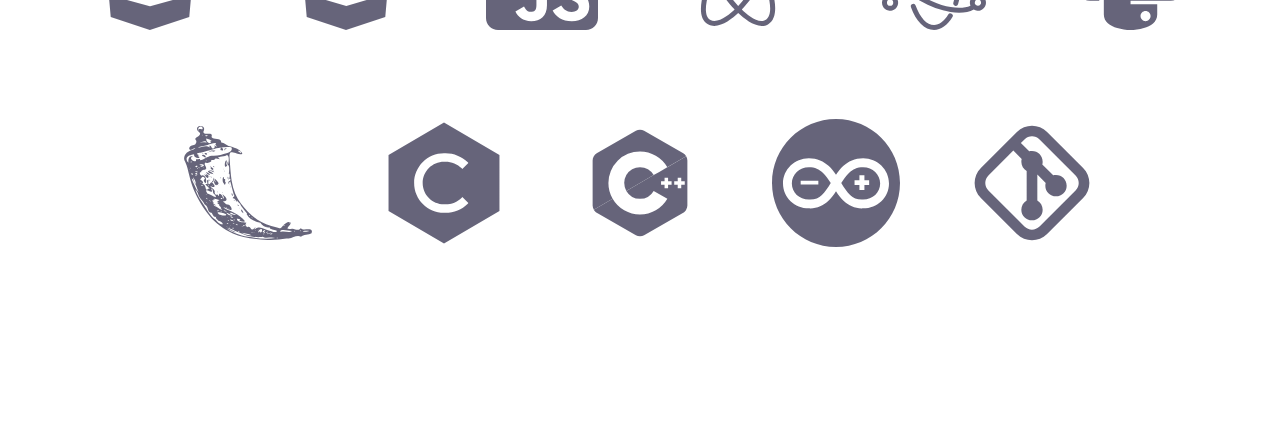
==== commit 008183ba: "update with relevant information" ====
--- a/index.html
+++ b/index.html
@@ -1,294 +1,214 @@
 <!DOCTYPE html>
 <html lang="en">
-  <head>
+
+<head>
     <meta charset="UTF-8" />
     <meta http-equiv="X-UA-Compatible" content="IE=edge" />
     <meta name="viewport" content="width=device-width, initial-scale=1.0" />
     <link rel="preconnect" href="https://fonts.googleapis.com" />
     <link rel="preconnect" href="https://fonts.gstatic.com" crossorigin />
-    <link
-      href="https://fonts.googleapis.com/css2?family=Oswald:wght@200&display=swap"
-      rel="stylesheet"
-    />
+    <link href="https://fonts.googleapis.com/css2?family=Oswald:wght@200&display=swap" rel="stylesheet" />
     <link rel="stylesheet" href="app.css" />
     <title>Oliver Kramer</title>
-  </head>
-
-  <body>
+</head>
+
+<body>
     <nav class="navbar md-txt" id="nav">
-      <a href="#" class="nav-item brand">O.K</a>
-      <div class="nav-items">
-        <a href="#about" class="nav-item">About</a>
-        <a href="#projects" class="nav-item">Projects</a>
-        <a href="#skills" class="nav-item">Skills</a>
-      </div>
-      <div class="hamburger">
-        <span class="bar"></span>
-        <span class="bar"></span>
-        <span class="bar"></span>
-      </div>
-      <div class="hamburger-items">
-        <a href="#" class="nav-item">Home</a>
-        <a href="#about" class="nav-item">About</a>
-        <a href="#projects" class="nav-item">Projects</a>
-        <a href="#skills" class="nav-item">Skills</a>
-        <a
-          href="https://oliverkramer.ca/resume/Oliver_Kramer_Resume.pdf"
-          class="nav-item"
-          target="_blank"
-          >Resume</a
-        >
-        <a href="https://www.linkedin.com/in/oliver-kramer1/" class="nav-item"
-          >Linkedin</a
-        >
-        <a href="https://github.com/Oliver-K3003" class="nav-item">Github</a>
-        <a href="mailto:oliverkramer3003@gmail.com" class="nav-item">Contact</a>
-      </div>
+        <a href="#" class="nav-item brand">O.K</a>
+        <div class="nav-items">
+            <a href="#about" class="nav-item">About</a>
+            <a href="#projects" class="nav-item">Projects</a>
+            <a href="#skills" class="nav-item">Skills</a>
+        </div>
+        <div class="hamburger">
+            <span class="bar"></span>
+            <span class="bar"></span>
+            <span class="bar"></span>
+        </div>
+        <div class="hamburger-items">
+            <a href="#" class="nav-item">Home</a>
+            <a href="#about" class="nav-item">About</a>
+            <a href="#projects" class="nav-item">Projects</a>
+            <a href="#skills" class="nav-item">Skills</a>
+            <a href="https://www.linkedin.com/in/oliver-kramer1/" target="_blank" class="nav-item">Linkedin</a>
+            <a href="https://github.com/Oliver-K3003" target="_blank" class="nav-item">Github</a>
+            <a href="mailto:oliverkramer3003@gmail.com" target="_blank" class="nav-item">Contact</a>
+        </div>
     </nav>
+
     <nav class="side-nav md-txt">
-      <!-- resume -->
-      <a
-        id="resume"
-        href="resume/Oliver_Kramer_Resume.pdf"
-        class="nav-item side-item"
-        download="Oliver_Kramer_Resume"
-      >
-        <p>Resume</p>
-        <img src="SVGs/file-lines-solid.svg" alt="" />
-      </a>
-      <!-- linkedin -->
-      <a
-        id="linkedin"
-        href="https://www.linkedin.com/in/oliver-kramer1/"
-        class="nav-item side-item"
-      >
-        <p>Linkedin</p>
-        <img src="SVGs/linkedin.svg" alt="" />
-      </a>
-      <!-- github -->
-      <a
-        id="github"
-        href="https://github.com/Oliver-K3003"
-        class="nav-item side-item"
-      >
-        <p>Github</p>
-        <img src="SVGs/github.svg" alt="" />
-      </a>
-      <!-- email -->
-      <a
-        id="email"
-        href="mailto:oliverkramer3003@gmail.com"
-        class="nav-item side-item"
-      >
-        <p>Contact</p>
-        <img src="SVGs/envelope-solid.svg" alt="" />
-      </a>
+        <a id="linkedin" href="https://www.linkedin.com/in/oliver-kramer1/" target="_blank" class="nav-item side-item">
+            <p>Linkedin</p>
+            <img src="SVGs/linkedin.svg" alt="" />
+        </a>
+        <a id="github" href="https://github.com/Oliver-K3003" target="_blank" class="nav-item side-item">
+            <p>Github</p>
+            <img src="SVGs/github.svg" alt="" />
+        </a>
+        <a id="email" href="mailto:oliverkramer3003@gmail.com" target="_blank" class="nav-item side-item">
+            <p>Contact</p>
+            <img src="SVGs/envelope-solid.svg" alt="" />
+        </a>
     </nav>
+
     <div class="content">
-      <div class="container page h-md-sm">
-        <div class="introduction lg-txt">
-          <div class="intro-content">
-            <div class="intro-text xs-txt">Hi, my name is</div>
-            <div class="intro-title xxl-txt xl-txt-sm">Oliver Kramer</div>
-            <div class="intro-text md-txt">I am a computer engineer</div>
-          </div>
-          <img src="images/me.png" alt="" class="intro-image" />
-        </div>
-      </div>
-      <div class="container">
-        <div class="about" id="about">
-          <div class="about-title xxl-txt">About Me</div>
-          <div class="about-text sm-txt">
-            <p>
-              I'm currently pursuing a bachelor's degree in computer engineering
-              at Queen's University in Kingston, Ontario. I have a passion for
-              developing efficient software solutions for both individuals and
-              businesses.
-            </p>
-            <p>
-              Along with my passion for computer engineering, my other hobbies
-              include machining, mechatronics, 3D modelling, and 3D printing.
-            </p>
-          </div>
-        </div>
-      </div>
-      <div class="container vpd-8 vpd-md-0 vpd-sm-0" id="projects">
-        <div class="project-title xxl-txt">Projects</div>
-        <div class="project-content">
-          <div class="project-card">
-            <img src="images/MacroPadImage.jpg" alt="" />
-            <div class="card-container">
-              <h4 class="card-header">Macro Pad</h4>
-              <p>
-                Designed and modelled the casing in Fusion360. Programmed the
-                functionallity of the macro pad in C++ for the Arduino Micro Pro
-                board. The board has reprogammability along with the ability to
-                switch between modes with a push button.
-              </p>
-            </div>
-          </div>
-          <div class="project-card">
-            <img src="images/canada-computers-logo.png" alt="" />
-            <div class="card-container">
-              <h4 class="card-header">Canada Computers Bot</h4>
-              <p>
-                Worked with a partner to develop a bot that capatilized on the
-                margins on graphics cards in 2020 to develop a bot for the
-                Canada Computers website. This bot scrubbed the site to check
-                when a new specified graphics card came in stock. It then filled
-                out the checkout form and messaged a server on discord to notify
-                the user that the capcha needed to be filled out.
-              </p>
-            </div>
-          </div>
-          <div class="project-card">
-            <img src="images/storageSystem.png" alt="" />
-            <div class="card-container">
-              <h4 class="card-header">Electronic Storage System</h4>
-              <p>
-                Designed and built a storage system to manage my parts for
-                electronics projects. Uses leds embedded within a storage shelf
-                as indicators, controlled by an ESP32 board along with some
-                shift registers to locate items. A web-based database stores the
-                name and location of items for easy lookup. Makes finding items
-                a much easier task.
-              </p>
-            </div>
-          </div>
-        </div>
-        <!-- -------------------------for projects I want them to expand to a full page on click with more details-------------------------------------- -->
-        <!-- <div class="project-item project-1">
-          <div class="project-name md-txt">Electronic Storage System</div>
-          <div class="project-text">
-            <p>
-              Designed and built a storage system to manage my parts for
-              electronics. Uses leds embedded within a storage shelf as
-              indicators, controlled by an ESP32 board along with some shift
-              registers to locate items. A web-based database stores the name
-              and location of items for easy lookup. Makes finding items a much
-              easier task.
-            </p>
-          </div>
-        </div>
-        <div class="project-item project-2">
-          <div class="project-name md-txt">
-            CMPE 320 PROJECT (REPLACE WITH APPROPRIATE NAME)
-          </div>
-          <div class="project-text">
-            <p>
-              Lorem, ipsum dolor sit amet consectetur adipisicing elit.
-              Accusantium iusto quia iste, nisi vel dignissimos non ratione.
-              Blanditiis commodi ducimus impedit nesciunt soluta odit, eius
-              ullam, temporibus ea maiores qui!
-            </p>
-          </div>
-        </div>
-        <div class="project-item project-3">
-          <div class="project-name md-txt">CAD Design Page</div>
-          <div class="project-text">
-            <p>
-              This is a gallery of all my completed CAD models, complete with
-              physical implementation and description of the use case of each
-              element.
-            </p>
-          </div>
-        </div> -->
-      </div>
-      <div class="container page vpd-md-2">
+        <div class="container page h-md-sm">
+            <div class="introduction lg-txt">
+                <div class="intro-content">
+                    <div class="intro-text xs-txt">Hi, my name is</div>
+                    <div class="intro-title xxl-txt xl-txt-sm">Oliver Kramer</div>
+                    <div class="intro-text md-txt">I am a computer engineer</div>
+                </div>
+                <div class="intro-image">
+                    <img src="images/HeadShot2025.jpg" width="3200" height="4800" alt="" />
+                </div>
+            </div>
+        </div>
+        <div class="container">
+            <div class="about" id="about">
+                <div class="about-title xxl-txt">About Me</div>
+                <div class="about-text sm-txt">
+                    <p>
+                        I'm a recent computer engineering graduate from Queen's University in Kingston, Ontario. I have
+                        a passion for building efficient software solutions and tackling complex technical challengs.
+                    </p>
+                    <p>
+                        I enjoy exploring new technologies and expanding my skill set, through developing skills in new
+                        languages, writing personal tools to improve efficiency, and keeping up to date on advancements
+                        in the industry.
+                    </p>
+                </div>
+            </div>
+        </div>
+
+        <div class="container vpd-8 vpd-md-0 vpd-sm-0" id="projects">
+            <div class="project-title xxl-txt">Projects</div>
+            <div class="project-content">
+                <div class="project-card">
+                    <div class="card-content">
+                        <div class="card-frontside">
+                            <h4 class="card-header lg-txt">Hotplate</h4>
+                            <img src="images/hotplate.jpg" alt="" />
+                        </div>
+                        <div class="card-backside">
+                            <p class="sm-txt">
+                                Hotplate is a lightweight Neovim plugin written in Lua serving as a long-running
+                                clipboard
+                                and boilierplate archive. It aims to help developers quickly access and reuse common
+                                code
+                                snippets within their editor without disrupting their system clipboard.
+                            </p>
+                            <a href="https://github.com/Oliver-K3003/hotplate" target="_blank" class="sm-txt">GitHub
+                                Link</a>
+                        </div>
+                    </div>
+                </div>
+                <div class="project-card">
+                    <div class="card-content">
+                        <div class="card-frontside">
+                            <h4 class="card-header lg-txt">ErgoSplit Keyboard</h4>
+                            <img src="images/splitergo.jpg" alt="" id="splitergo" />
+                        </div>
+                        <div class="card-backside multi-link">
+                            <p class="sm-txt">
+                                I designed and built a fully custom split keyboard to reduce strain and improve comfort
+                                when
+                                typing for long periods of time. The layout prioritizes minimal finger travel while
+                                preserving the traditional QWERTY layout, balancing confort with ergonomic design. For
+                                the
+                                PCB design I used Ergogen, routing it in KiCAD, and created a 3D printed housing in
+                                Fusion360. On the software side, I developed a custom QMK firmware tailored to the
+                                unique
+                                key layout. This project challenged me to integrate hardware and software design, while
+                                maintaining a focus on user experience.
+                            </p>
+                            <a href="https://github.com/Oliver-K3003/SplitErgo-Ergogen-Design" target="_blank"
+                                class="sm-txt">GitHub Link - Ergogen</a>
+                            <a href="https://github.com/Oliver-K3003/SplitErgo_QMK_Firmware" target="_blank"
+                                class="sm-txt">GitHub Link - QMK</a>
+                        </div>
+                    </div>
+                </div>
+            </div>
+        </div>
+
+    </div>
+    <div class="container page vpd-md-2">
         <div class="skills" id="skills">
-          <div class="skills-title xxl-txt">My Skills</div>
-          <div class="skills-content">
-            <div class="skill">
-              <img src="SVGs/html5.svg" alt="" class="skill-image" />
-              <div class="skill-container">
-                <p>HTML5</p>
-              </div>
-            </div>
-            <div class="skill">
-              <img src="SVGs/css3-alt.svg" alt="" class="skill-image" />
-              <div class="skill-container">
-                <p>CSS3</p>
-              </div>
-            </div>
-            <div class="skill">
-              <img src="SVGs/square-js.svg" alt="" class="skill-image" />
-              <div class="skill-container">
-                <p>JavaScript</p>
-              </div>
-            </div>
-            <div class="skill">
-              <img
-                src="SVGs/react-svgrepo-com.svg"
-                alt=""
-                class="skill-image"
-              />
-              <div class="skill-container">
-                <p>React</p>
-              </div>
-            </div>
-            <div class="skill">
-              <img
-                src="SVGs/logo-electron-svgrepo-com.svg"
-                alt=""
-                class="skill-image"
-              />
-              <div class="skill-container">
-                <p>Electron</p>
-              </div>
-            </div>
-            <div class="skill">
-              <img src="SVGs/python.svg" alt="" class="skill-image" />
-              <div class="skill-container">
-                <p>Python</p>
-              </div>
-            </div>
-            <div class="skill">
-              <img
-                src="SVGs/flask-svgrepo-com.svg"
-                alt=""
-                class="skill-image"
-              />
-              <div class="skill-container">
-                <p>Flask</p>
-              </div>
-            </div>
-            <div class="skill">
-              <img src="SVGs/c-svgrepo-com.svg" alt="" class="skill-image" />
-              <div class="skill-container">
-                <p>C Programming</p>
-              </div>
-            </div>
-            <div class="skill">
-              <img
-                src="SVGs/c-plus-plus-svgrepo-com.svg"
-                alt=""
-                class="skill-image"
-              />
-              <div class="skill-container">
-                <p>C++ Programming</p>
-              </div>
-            </div>
-            <div class="skill">
-              <img
-                src="SVGs/fi-cnsuxl-arduino.svg"
-                alt=""
-                class="skill-image"
-              />
-              <div class="skill-container">
-                <p>Arduino</p>
-              </div>
-            </div>
-            <div class="skill">
-              <img src="SVGs/git-svgrepo-com.svg" alt="" class="skill-image" />
-              <div class="skill-container">
-                <p>Git</p>
-              </div>
-            </div>
-          </div>
-        </div>
-      </div>
+            <div class="skills-title xxl-txt">My Skills</div>
+            <div class="skills-content">
+                <div class="skill">
+                    <img src="SVGs/html5.svg" alt="" class="skill-image" />
+                    <div class="skill-container">
+                        <p>HTML</p>
+                    </div>
+                </div>
+                <div class="skill">
+                    <img src="SVGs/css3-alt.svg" alt="" class="skill-image" />
+                    <div class="skill-container">
+                        <p>CSS</p>
+                    </div>
+                </div>
+                <div class="skill">
+                    <img src="SVGs/square-js.svg" alt="" class="skill-image" />
+                    <div class="skill-container">
+                        <p>JavaScript</p>
+                    </div>
+                </div>
+                <div class="skill">
+                    <img src="SVGs/react-svgrepo-com.svg" alt="" class="skill-image" />
+                    <div class="skill-container">
+                        <p>React</p>
+                    </div>
+                </div>
+                <div class="skill">
+                    <img src="SVGs/logo-electron-svgrepo-com.svg" alt="" class="skill-image" />
+                    <div class="skill-container">
+                        <p>Electron</p>
+                    </div>
+                </div>
+                <div class="skill">
+                    <img src="SVGs/python.svg" alt="" class="skill-image" />
+                    <div class="skill-container">
+                        <p>Python</p>
+                    </div>
+                </div>
+                <div class="skill">
+                    <img src="SVGs/flask-svgrepo-com.svg" alt="" class="skill-image" />
+                    <div class="skill-container">
+                        <p>Flask</p>
+                    </div>
+                </div>
+                <div class="skill">
+                    <img src="SVGs/c-svgrepo-com.svg" alt="" class="skill-image" />
+                    <div class="skill-container">
+                        <p>C Programming</p>
+                    </div>
+                </div>
+                <div class="skill">
+                    <img src="SVGs/c-plus-plus-svgrepo-com.svg" alt="" class="skill-image" />
+                    <div class="skill-container">
+                        <p>C++ Programming</p>
+                    </div>
+                </div>
+                <div class="skill">
+                    <img src="SVGs/fi-cnsuxl-arduino.svg" alt="" class="skill-image" />
+                    <div class="skill-container">
+                        <p>Arduino</p>
+                    </div>
+                </div>
+                <div class="skill">
+                    <img src="SVGs/git-svgrepo-com.svg" alt="" class="skill-image" />
+                    <div class="skill-container">
+                        <p>Git</p>
+                    </div>
+                </div>
+            </div>
+        </div>
+    </div>
     </div>
     <footer></footer>
     <script src="app.js"></script>
-  </body>
+</body>
+
 </html>
--- a/app.css
+++ b/app.css
@@ -79,12 +79,12 @@
 mark,
 audio,
 video {
-  margin: 0;
-  padding: 0;
-  border: 0;
-  font-size: 100%;
-  font: inherit;
-  vertical-align: baseline;
+    margin: 0;
+    padding: 0;
+    border: 0;
+    font-size: 100%;
+    font: inherit;
+    vertical-align: baseline;
 }
 
 /* HTML5 display-role reset for older browsers */
@@ -99,511 +99,514 @@
 menu,
 nav,
 section {
-  display: block;
+    display: block;
 }
 
 body {
-  line-height: 1;
+    line-height: 1;
 }
 
 ol,
 ul {
-  list-style: none;
+    list-style: none;
 }
 
 blockquote,
 q {
-  quotes: none;
+    quotes: none;
 }
 
 blockquote:before,
 blockquote:after,
 q:before,
 q:after {
-  content: "";
-  content: none;
+    content: "";
+    content: none;
 }
 
 table {
-  border-collapse: collapse;
-  border-spacing: 0;
+    border-collapse: collapse;
+    border-spacing: 0;
 }
 
 /* ------------------------------------------LARGELY APPLICABLE STYLES------------------------------------------------ */
 
 .xs-txt {
-  font-size: 1rem;
+    font-size: 1rem;
 }
 
 .sm-txt {
-  font-size: 1.25rem;
+    font-size: 1.25rem;
 }
 
 .md-txt {
-  font-size: 1.5rem;
+    font-size: 1.5rem;
 }
 
 .lg-txt {
-  font-size: 3rem;
+    font-size: 3rem;
 }
 
 .xl-txt {
-  font-size: 3.5rem;
+    font-size: 3.5rem;
 }
 
 .xxl-txt {
-  font-size: 5rem;
+    font-size: 5rem;
 }
 
 .container {
-  text-align: center;
-  height: 100%;
+    text-align: center;
+    height: 100%;
 }
 
 .page {
-  height: 100vh;
+    height: 100vh;
 }
 
 .vpd-8 {
-  padding: 0 8rem;
+    padding: 0 8rem;
 }
 
 .pd-b-md {
-  padding-bottom: 2rem;
+    padding-bottom: 2rem;
 }
 
 /* ---------------------------------OVERALL STYLING--------------------------------------------------------- */
 
 html {
-  font-family: "Oswald", sans-serif;
-  scroll-behavior: smooth;
+    font-family: "Oswald", sans-serif;
+    scroll-behavior: smooth;
 }
 
 .content {
-  padding: 0 4rem;
+    padding: 0 4rem;
 }
 
 .no-padding {
-  padding: 0;
+    padding: 0;
 }
 
 .show {
-  transform: translateX(100%);
+    transform: translateX(100%);
 }
 
 /* -----------------------------------NAV----------------------------------------------------- */
 /* MOBILE NAV */
 .hamburger-items {
-  width: 100%;
-  display: flex;
-  flex-direction: column;
-  justify-content: center;
-  align-items: center;
-  background-color: #3f3d56;
-  position: fixed;
-  top: 10%;
-  right: 100%;
-  transition: all 0.5s ease-in-out;
+    width: 100%;
+    display: flex;
+    flex-direction: column;
+    justify-content: center;
+    align-items: center;
+    background-color: #3f3d56;
+    position: fixed;
+    top: 10%;
+    right: 100%;
+    transition: all 0.5s ease-in-out;
 }
 
 .hamburger-items a {
-  text-align: center;
-  width: 100%;
-  padding: 0.5rem 0;
-  border-top: 1px solid #585672;
+    text-align: center;
+    width: 100%;
+    padding: 0.5rem 0;
+    border-top: 1px solid #585672;
 }
 
 .hamburger-items a:hover {
-  background-color: #585672;
+    background-color: #585672;
 }
 
 .hamburger {
-  display: none;
+    display: none;
 }
 
 .bar {
-  display: block;
-  width: 25px;
-  height: 3px;
-  margin: 5px auto;
-  transition: all 0.3s ease-in-out;
-  background-color: #fff;
+    display: block;
+    width: 25px;
+    height: 3px;
+    margin: 5px auto;
+    transition: all 0.3s ease-in-out;
+    background-color: #fff;
 }
 
 /* TOP NAV */
 .navbar {
-  width: 100%;
-  background-color: #3f3d56;
-  padding: 1.5rem 0;
-  /* box-shadow: 0 0 5px 1px grey; */
-  position: fixed;
-  display: flex;
-  justify-content: space-between;
+    width: 100%;
+    background-color: #3f3d56;
+    padding: 1.5rem 0;
+    position: fixed;
+    display: flex;
+    justify-content: space-between;
+    z-index: 1000;
 }
 
 .nav-item {
-  text-decoration: none;
-  color: white;
-  padding: 0 1.5rem;
+    text-decoration: none;
+    color: white;
+    padding: 0 1.5rem;
 }
 
 /* SIDE-NAV */
 .side-nav {
-  top: 43vh;
-  position: fixed;
-  display: flex;
-  flex-direction: column;
-  align-items: flex-start;
-  justify-content: center;
+    top: 43vh;
+    position: fixed;
+    display: flex;
+    flex-direction: column;
+    align-items: flex-start;
+    justify-content: center;
 }
 
 .side-item {
-  position: absolute;
-  left: -5rem;
-  width: 8rem;
-  height: 3rem;
-  padding: 0;
-  display: flex;
-  align-items: center;
-  justify-content: space-around;
-  background-color: #3f3d56;
-  transition: 0.2s;
+    position: absolute;
+    left: -5rem;
+    width: 8rem;
+    height: 3rem;
+    padding: 0;
+    display: flex;
+    align-items: center;
+    justify-content: space-around;
+    background-color: #3f3d56;
+    transition: 0.2s;
 }
 
 .side-item:nth-of-type(2) {
-  top: 1.5rem;
+    top: 1.5rem;
 }
 
 .side-item:nth-of-type(3) {
-  top: 4.5rem;
+    top: 4.5rem;
 }
 
 .side-item:nth-of-type(4) {
-  top: 7rem;
+    top: 7rem;
 }
 
 .side-item img {
-  width: 2rem;
-  height: 2rem;
-  filter: invert(96%) sepia(4%) saturate(0%) hue-rotate(287deg) brightness(105%)
-    contrast(103%);
+    width: 2rem;
+    height: 2rem;
+    filter: invert(96%) sepia(4%) saturate(0%) hue-rotate(287deg) brightness(105%) contrast(103%);
 }
 
 .side-item:hover {
-  left: 0;
+    left: 0;
 }
 
 /* ----------------------------------INTRO------------------------------------------------- */
 
 .introduction {
-  padding-top: 2em;
-  display: flex;
-  justify-content: space-evenly;
-  align-items: center;
-  height: 85%;
-  color: #3f3d56;
+    padding-top: 2em;
+    display: flex;
+    justify-content: space-evenly;
+    align-items: center;
+    height: 85%;
+    color: #3f3d56;
 }
 
 .intro-text {
-  color: #fc2f58;
+    color: #fc2f58;
 }
 
 .intro-content {
-  text-align: left;
+    text-align: left;
 }
 
 .intro-image {
-  width: 35rem;
-  height: 35rem;
-  border-radius: 50%;
-  box-shadow: 0 0 5px 1px grey;
+    width: 35rem;
+    height: 35rem;
+    border-radius: 50%;
+    box-shadow: 0 0 5px 1px grey;
+    position: relative;
+    overflow: hidden;
+}
+
+.intro-image img {
+    position: relative;
+    top: -20%;
+    height: 150%;
+    width: 100%;
 }
 
 /* ---------------------------------ABOUT-------------------------------------------------- */
 
 .about {
-  height: 109vh;
-  display: flex;
-  justify-content: center;
-  align-items: center;
-  color: #3f3d56;
+    height: 109vh;
+    display: flex;
+    justify-content: center;
+    align-items: center;
+    color: #3f3d56;
 }
 
 .about-title {
-  border-bottom: 0.1rem solid #fc2f58;
-  margin-bottom: 2.5rem;
+    border-bottom: 0.1rem solid #fc2f58;
+    margin-bottom: 2.5rem;
 }
 
 .about-text {
-  max-width: 30rem;
-  padding-left: 2rem;
-  color: #3f3d56;
+    max-width: 30rem;
+    padding-left: 2rem;
+    color: #3f3d56;
 }
 
 /* ---------------------------------PROJECTS----------------------------------------------- */
 
 .project-content {
-  display: flex;
-  flex-wrap: wrap;
-  justify-content: space-evenly;
+    display: flex;
+    flex-wrap: wrap;
+    justify-content: space-evenly;
 }
 
 .project-card {
-  padding: 1rem;
-  width: 20rem;
-  max-height: 30rem;
-  box-shadow: 0 4px 8px 0 rgba(0, 0, 0, 0.2);
-  border-radius: 10px;
-  display: flex;
-  flex-direction: column;
-  align-items: center;
-  margin-bottom: 2rem;
-}
-
-.project-card img {
-  width: 100%;
-  max-height: 14rem;
-  margin-bottom: 0.5rem;
-  border-radius: 10px;
-  border: 0.1px solid rgba(136, 135, 156, 0.4);
-}
-
-.card-container {
-  height: 100%;
-  padding-top: 1rem;
-  border-top: 1px solid #3f3d56;
-}
-
-.card-container p {
-  line-height: 1.5rem;
-  padding-top: 2rem;
+    background-color: transparent;
+    padding: 1rem;
+    width: 35rem;
+    height: 24rem;
+    margin-bottom: 1rem;
+    perspective: 1000px;
+}
+
+.card-content{
+    position: relative;
+    width: 100%;
+    height: 100%;
+    text-align: center;
+    transition: transform 0.5s;
+    box-shadow: 0 4px 8px 0 rgba(0, 0, 0, 0.2);
+    transform-style: preserve-3d;
+    border-radius: 10px;
+    border: 0.1px transparent;
+}
+
+.card-frontside img {
+    width: 90%;
+    height: 16rem;
+    margin-bottom: 0.5rem;
+    border-radius: 10px;
+}
+
+.card-backside p {
+    line-height: 1.5rem;
+    padding: 2rem 0;
 }
 
 .card-header {
-  font-size: 1.75rem;
+    margin: 1.5rem 0;
+    color: #3f3d56;
 }
 
 .project-title {
-  margin-top: 5rem;
-  color: #3f3d56;
-  display: inline-block;
-  margin-bottom: 2rem;
-  border-bottom: 0.1rem solid #fc2f58;
-}
-
-/* .project-item {
-  width: 100%;
-  height: 40rem;
-  background-attachment: fixed;
-  background-position: center;
-  background-size: cover;
-  background-repeat: no-repeat;
-  display: flex;
-  flex-direction: column;
-  justify-content: center;
-} */
-
-.project-1 {
-  background-image: url(undraw_lost_online_re_upmy.svg);
-}
-
-.project-2 {
-  background-image: url(undraw_social_expert_re_elbp.svg);
-}
-
-.project-3 {
-  background-image: url(undraw_spreadsheet_re_cn18.svg);
-}
-
-.project-name {
-  font-weight: 600;
-  color: #3f3d56;
-}
-
-.project-text {
-  display: flex;
-  justify-content: center;
-  color: #3f3d56;
-}
-
-.project-text p {
-  max-width: 50rem;
+    color: #3f3d56;
+    margin-top: 5rem;
+    color: #3f3d56;
+    display: inline-block;
+    margin-bottom: 2rem;
+    border-bottom: 0.1rem solid #fc2f58;
+}
+
+.project-card:hover .card-content{
+    transform: rotateY(180deg);
+}
+
+.card-frontside,
+.card-backside {
+    position: absolute;
+    width: 100%;
+    height: 100%;
+    -webkit-backface-visibility: hidden;
+    backface-visibility: hidden;
+    border-radius: 10px;
+    border: 0.1px solid rgba(136, 135, 156, 0.4);
+}
+
+.card-backside {
+    background-color: #fff;
+    transform: rotateY(180deg);
+    color: #3f3d56;
+}
+
+.card-backside a {
+    text-decoration: none;
+    font-size: 18px;
+    color: #fc2f58;
+}
+
+.multi-link a:first-of-type{
+    margin-right: 1rem;
 }
 
 /* -----------------------------SKILLS---------------------------------- */
 
 .skills {
-  height: 100%;
-  display: flex;
-  flex-direction: column;
-  align-items: center;
-  justify-content: center;
-  color: #3f3d56;
+    height: 100%;
+    display: flex;
+    flex-direction: column;
+    align-items: center;
+    justify-content: center;
+    color: #3f3d56;
 }
 
 .skills-title {
-  margin-top: 4rem;
-  margin-bottom: 2rem;
-  border-bottom: 0.1rem solid #fc2f58;
-  display: inline-block;
+    margin-top: 4rem;
+    margin-bottom: 2rem;
+    border-bottom: 0.1rem solid #fc2f58;
+    display: inline-block;
 }
 
 .skill {
-  display: inline-block;
+    display: inline-block;
 }
 
 .skills-content img {
-  height: 10rem;
-  width: 10rem;
-  filter: invert(24%) sepia(7%) saturate(1972%) hue-rotate(205deg)
-    brightness(99%) contrast(95%);
-  padding: 2rem;
-  opacity: 0.8;
-  transition: opacity 0.2s ease-in-out;
+    height: 10rem;
+    width: 10rem;
+    filter: invert(24%) sepia(7%) saturate(1972%) hue-rotate(205deg) brightness(99%) contrast(95%);
+    padding: 2rem;
+    opacity: 0.8;
+    transition: opacity 0.2s ease-in-out;
 }
 
 .skills-content img:hover {
-  opacity: 1;
-}
-
-.skills-content img:hover + .skill-container p {
-  opacity: 1;
-  color: #3f3d56;
+    opacity: 1;
+}
+
+.skills-content img:hover+.skill-container p {
+    opacity: 1;
+    color: #3f3d56;
 }
 
 .skill-container p {
-  opacity: 0;
-  transition: opacity 0.2s ease-in-out;
-}
-
-/* NEED TO MAKE ADJUSTMENTS FOR LESS THAN 1300 width */
+    opacity: 0;
+    transition: opacity 0.2s ease-in-out;
+}
+
 @media (max-width: 1300px) {
-  .h-md-sm {
-    height: 70vh;
-  }
-
-  .introduction {
-    padding-top: 2em;
-  }
-
-  .intro-image {
-    width: 20rem;
-    height: 20rem;
-  }
-
-  .vpd-md-0 {
-    padding: 0 0rem;
-  }
-
-  .skills {
-    padding-top: 5rem;
-  }
-
-  .skills-content img {
-    height: 8rem;
-    width: 8rem;
-  }
+    .h-md-sm {
+        height: 70vh;
+    }
+
+    .introduction {
+        padding-top: 2em;
+    }
+
+    .intro-image {
+        width: 20rem;
+        height: 20rem;
+    }
+
+    .vpd-md-0 {
+        padding: 0 0rem;
+    }
+
+    .skills {
+        padding-top: 5rem;
+    }
+
+    .skills-content img {
+        height: 8rem;
+        width: 8rem;
+    }
 }
 
 @media (max-width: 1100px) {
-  .about {
-    flex-direction: column;
-  }
-
-  .skills-content img {
-    height: 5rem;
-    width: 5rem;
-  }
+    .about {
+        flex-direction: column;
+    }
+
+    .skills-content img {
+        height: 5rem;
+        width: 5rem;
+    }
 }
 
 @media (max-width: 900px) {
-  .skills-content img {
-    height: 3rem;
-    width: 3rem;
-  }
-
-  .vpd-md-2 {
-    padding: 0 1rem;
-  }
-}
-
-/*CURRENTLY WORKS UP TO AROUND 800px --> need redesign for smaller screens*/
+    .skills-content img {
+        height: 3rem;
+        width: 3rem;
+    }
+
+    .vpd-md-2 {
+        padding: 0 1rem;
+    }
+}
+
 @media (max-width: 800px) {
-  .hamburger-items {
-    top: 7%;
-  }
-
-  .content {
-    padding: 0 0.2rem;
-  }
-
-  .nav-items {
-    display: none;
-  }
-
-  .side-nav {
-    display: none;
-  }
-
-  .hamburger {
-    display: block;
-    cursor: pointer;
-    margin-right: 1rem;
-  }
-
-  .brand {
-    display: block;
-  }
-
-  .intro-image {
-    display: none;
-  }
-
-  .skills-content img {
-    height: 2rem;
-    width: 2rem;
-  }
-
-  .about-text {
-    padding-left: 0;
-    padding: 0 0.5rem;
-  }
-
-  .hamburger.active .bar:nth-child(2) {
-    opacity: 0;
-  }
-
-  .hamburger.active .bar:nth-child(1) {
-    transform: translateY(8px) rotate(45deg);
-  }
-
-  .hamburger.active .bar:nth-child(3) {
-    transform: translateY(-8px) rotate(-45deg);
-  }
-
-  .project-item {
-    height: 20rem;
-  }
-
-  .vpd-sm-0 {
-    padding: 0;
-  }
+    .hamburger-items {
+        top: 7%;
+    }
+
+    .content {
+        padding: 0 0.2rem;
+    }
+
+    .nav-items {
+        display: none;
+    }
+
+    .side-nav {
+        display: none;
+    }
+
+    .hamburger {
+        display: block;
+        cursor: pointer;
+        margin-right: 1rem;
+    }
+
+    .brand {
+        display: block;
+    }
+
+    .intro-image {
+        display: none;
+    }
+
+    .skills-content img {
+        height: 2rem;
+        width: 2rem;
+    }
+
+    .about-text {
+        padding-left: 0;
+        padding: 0 0.5rem;
+    }
+
+    .hamburger.active .bar:nth-child(2) {
+        opacity: 0;
+    }
+
+    .hamburger.active .bar:nth-child(1) {
+        transform: translateY(8px) rotate(45deg);
+    }
+
+    .hamburger.active .bar:nth-child(3) {
+        transform: translateY(-8px) rotate(-45deg);
+    }
+
+    .project-item {
+        height: 20rem;
+    }
+
+    .vpd-sm-0 {
+        padding: 0;
+    }
 }
 
 @media (max-width: 540px) {
-  .hamburger-items {
-    top: 8%;
-  }
+    .hamburger-items {
+        top: 8%;
+    }
 }
 
 @media (max-width: 380px) {
-  .hamburger-items {
-    top: 10%;
-  }
+    .hamburger-items {
+        top: 10%;
+    }
+
 }
 
 @media (max-width: 360px) {
-  .xl-txt-sm {
-    font-size: 4.5rem;
-  }
-}
+    .xl-txt-sm {
+        font-size: 4.5rem;
+    }
+
+}
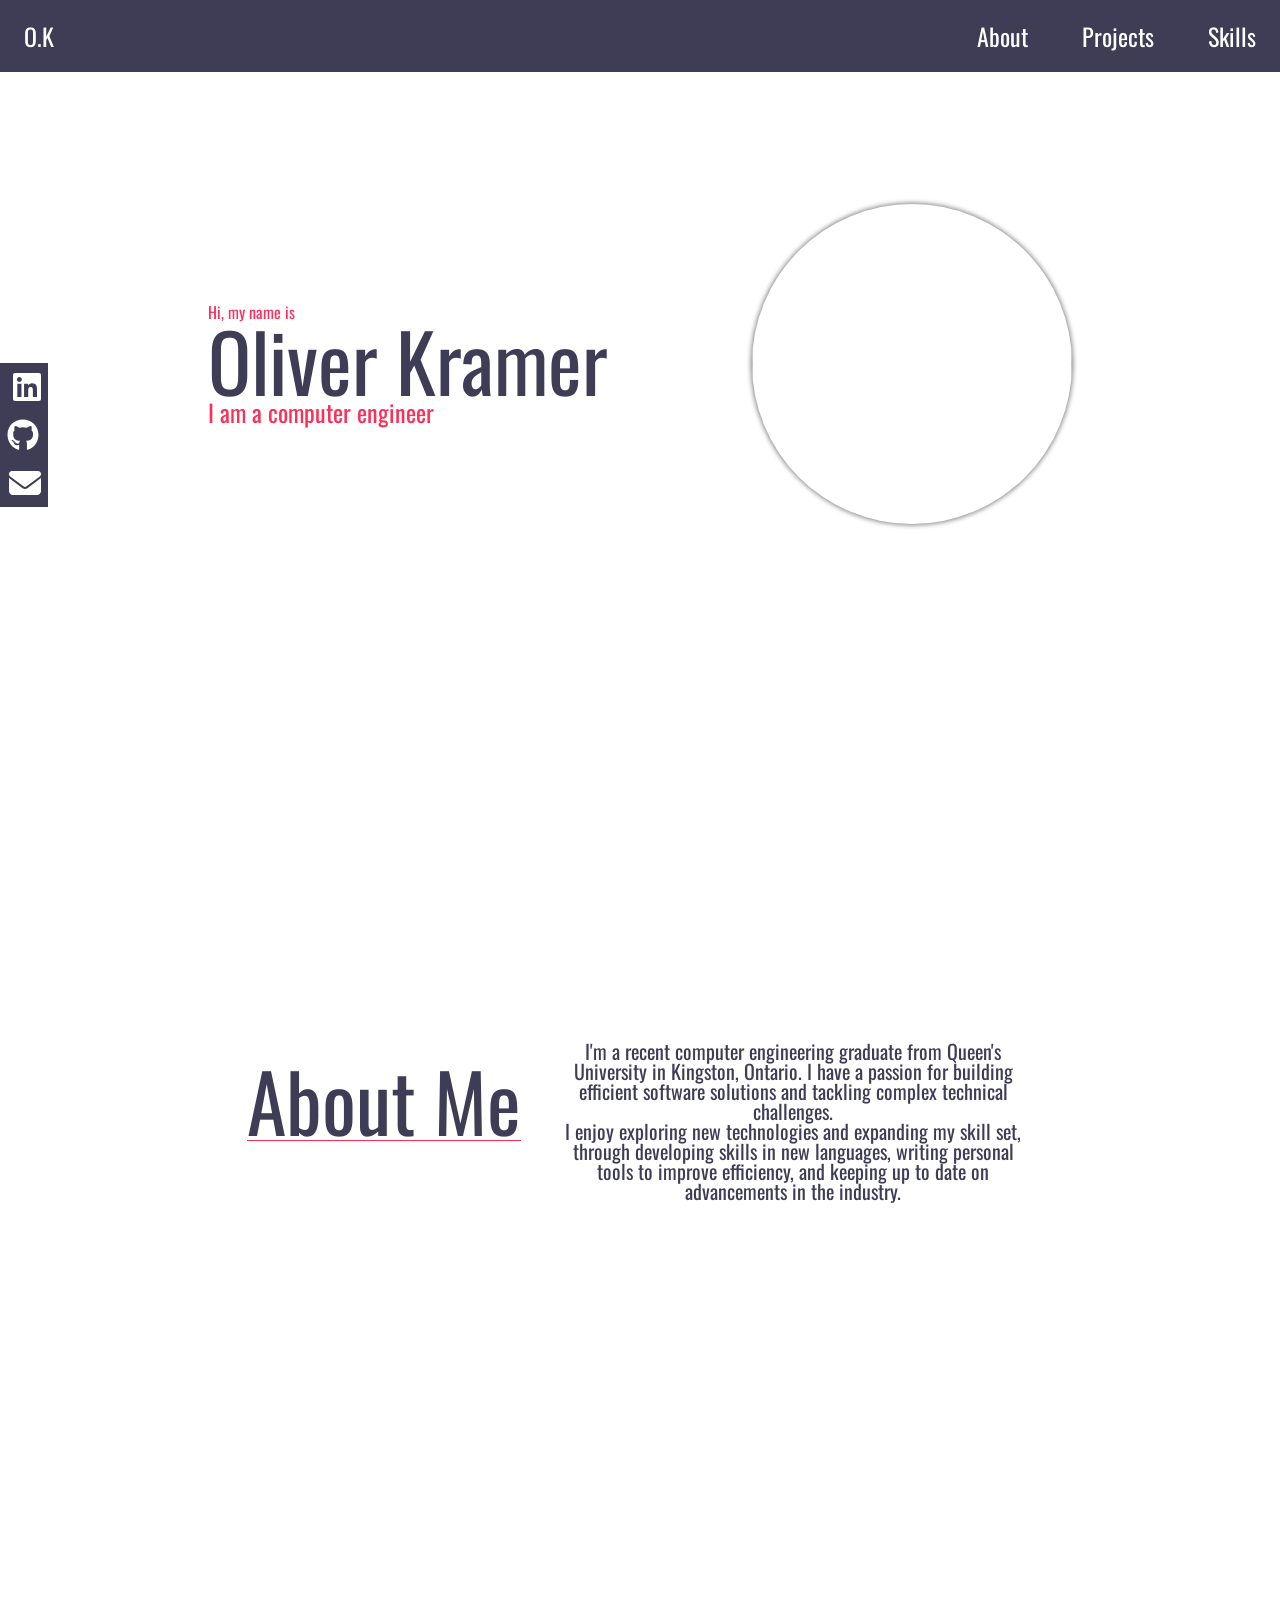
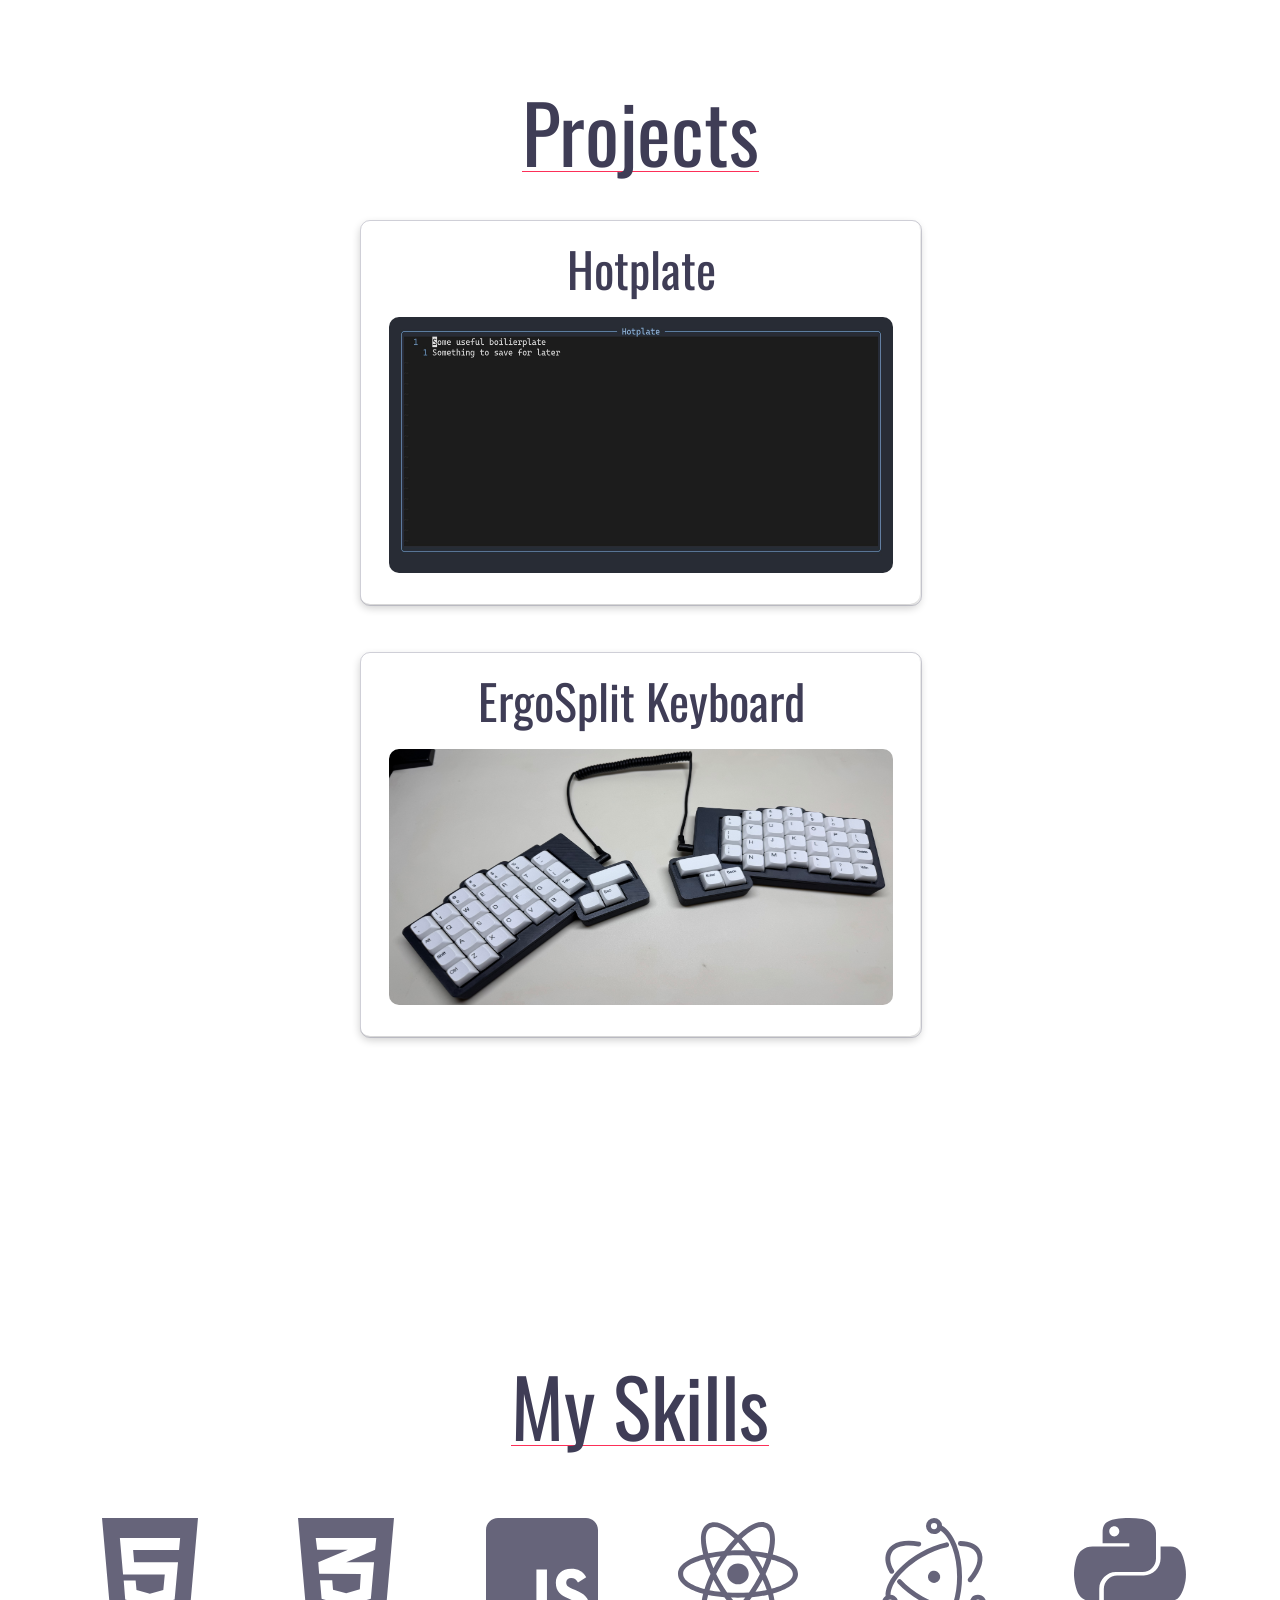
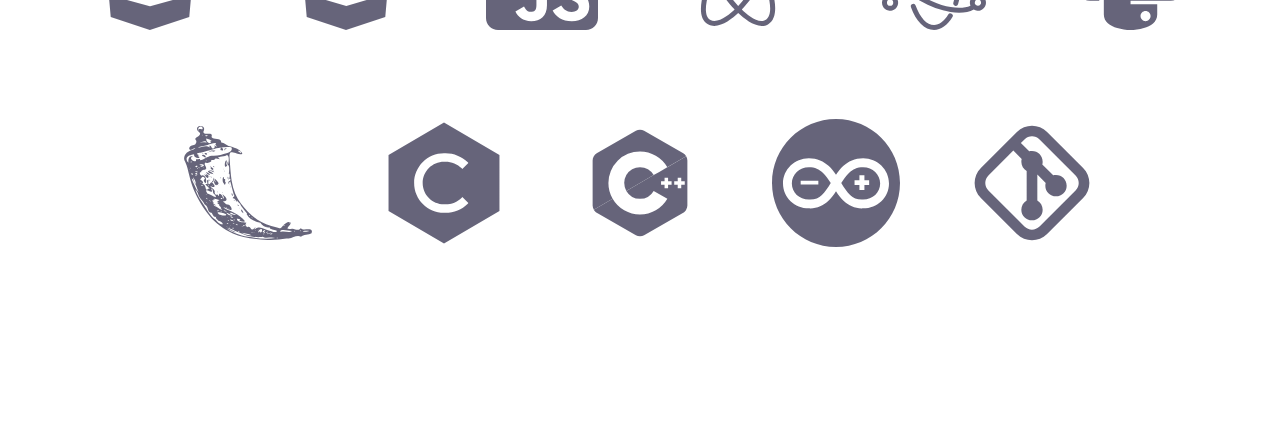
==== commit d8011c94: "spelling" ====
--- a/index.html
+++ b/index.html
@@ -70,7 +70,7 @@
                 <div class="about-text sm-txt">
                     <p>
                         I'm a recent computer engineering graduate from Queen's University in Kingston, Ontario. I have
-                        a passion for building efficient software solutions and tackling complex technical challengs.
+                        a passion for building efficient software solutions and tackling complex technical challenges.
                     </p>
                     <p>
                         I enjoy exploring new technologies and expanding my skill set, through developing skills in new
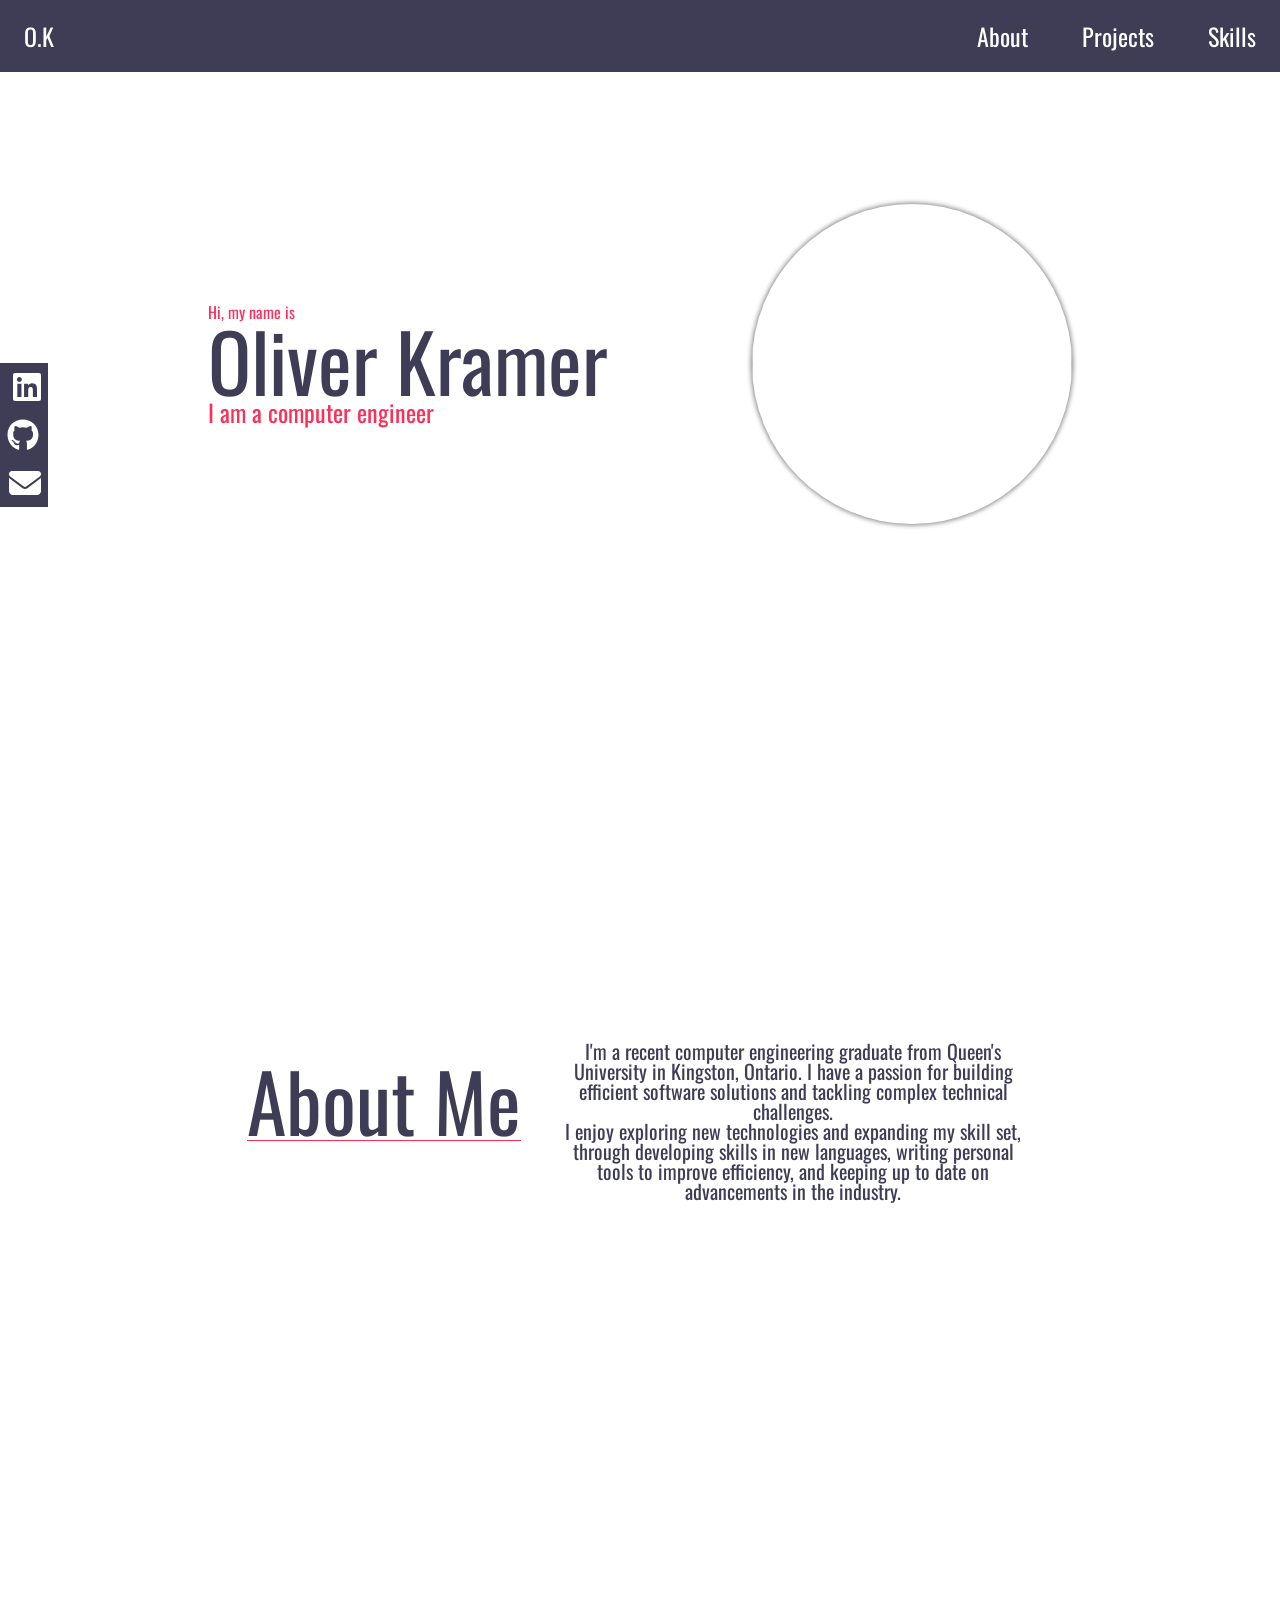
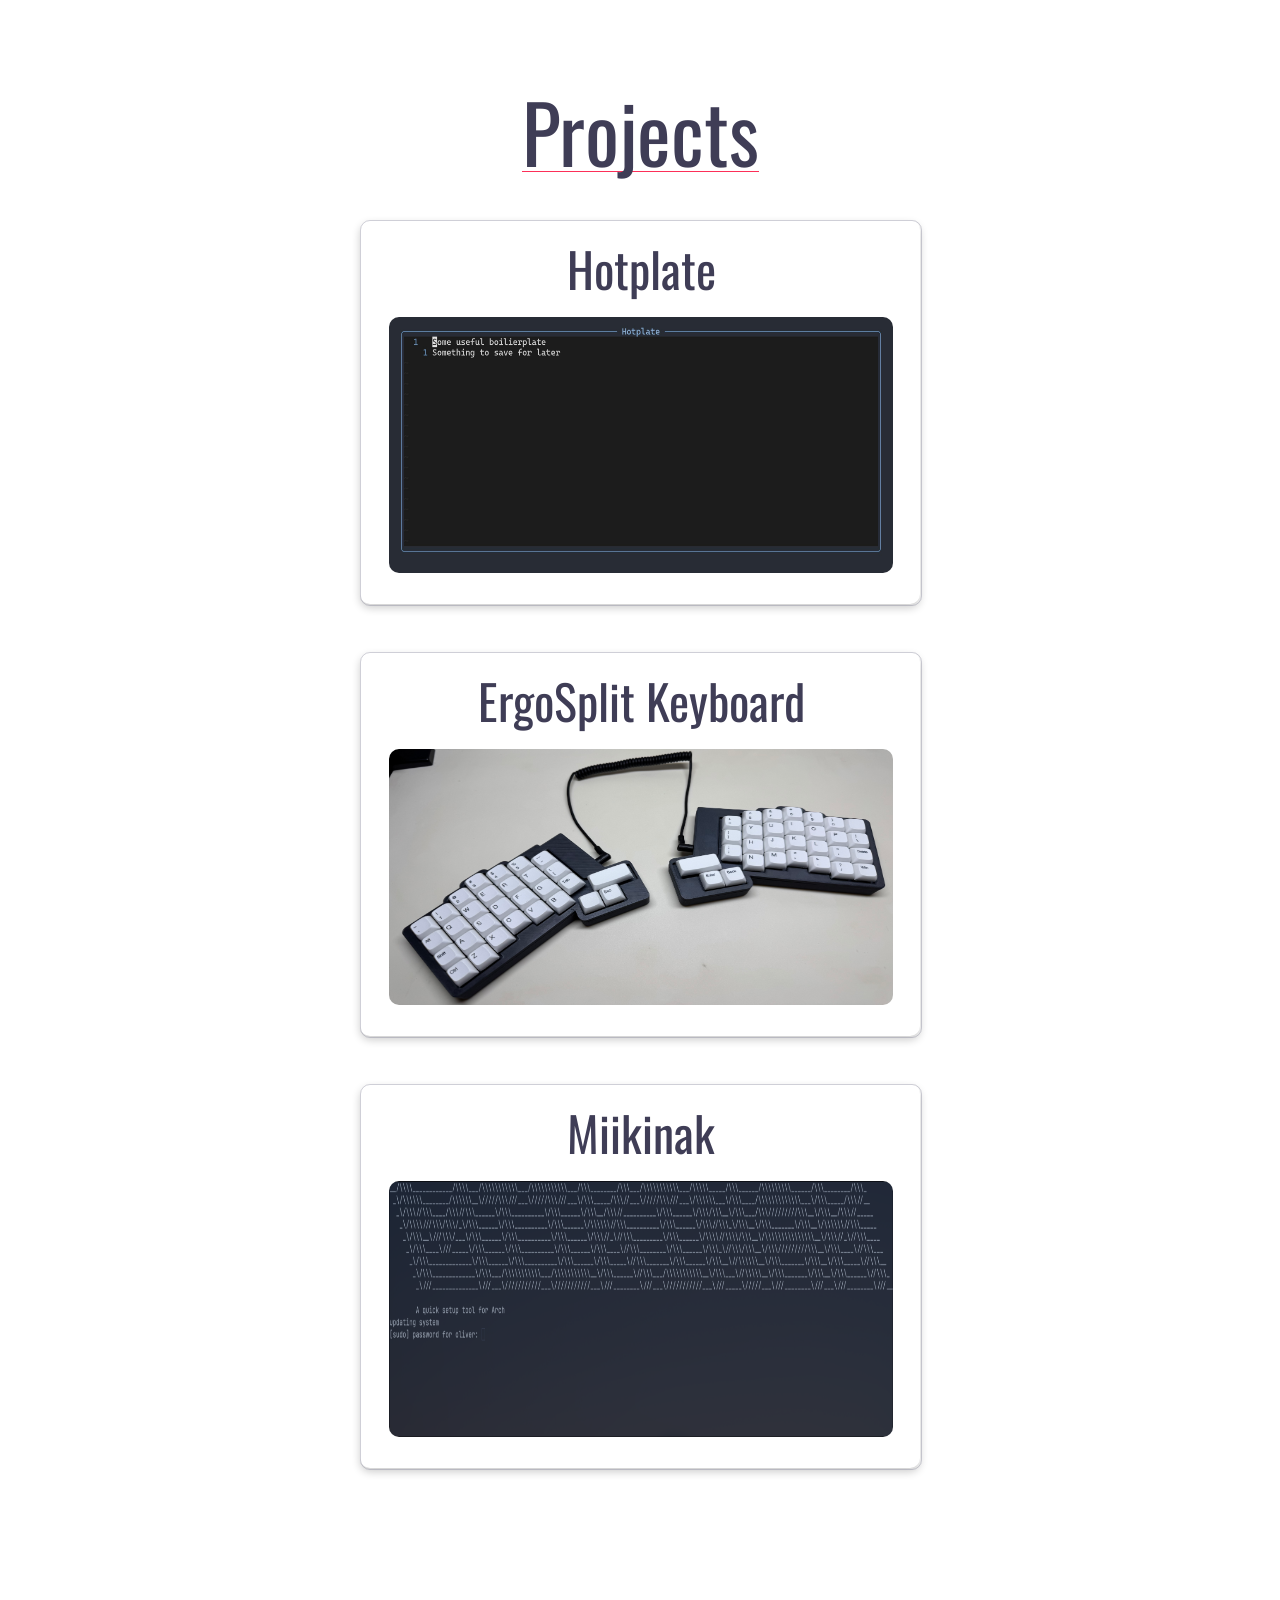
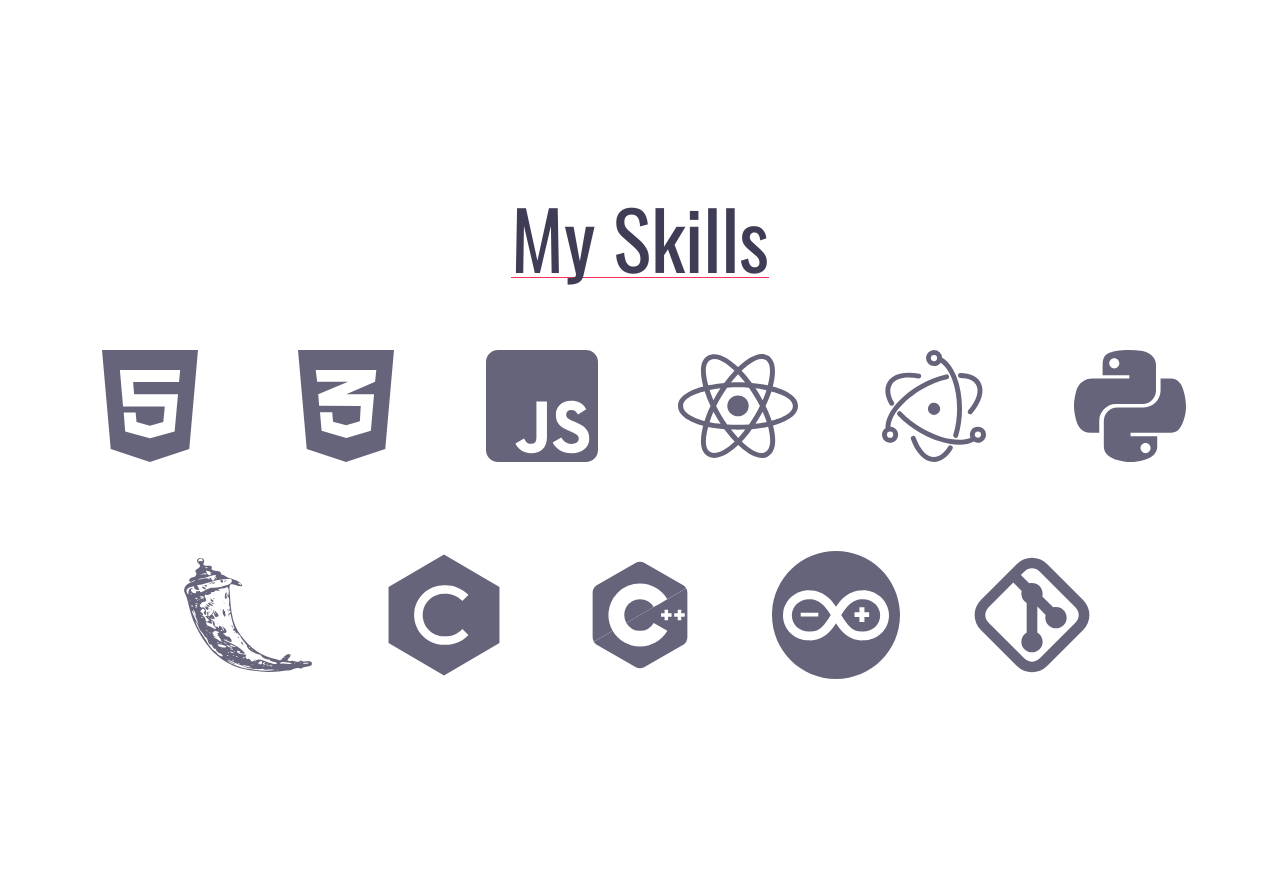
==== commit e103abb0: "added recent project" ====
--- a/index.html
+++ b/index.html
@@ -129,6 +129,24 @@
                         </div>
                     </div>
                 </div>
+                <div class="project-card">
+                    <div class="card-content">
+                        <div class="card-frontside">
+                            <h4 class="card-header lg-txt">Miikinak</h4>
+                            <img src="images/miikinak.png" alt="" />
+                        </div>
+                        <div class="card-backside">
+                            <p class="sm-txt">
+                                Miikinak is a shell script that automates the setup of a fresh Arch Linux environment by
+                                installing predefined dotfiles and provisioning development tools. This script reduces
+                                setup
+                                time and ensures a consistent and personalized development environment across machines.
+                            </p>
+                            <a href="https://github.com/Oliver-K3003/Miikinak" target="_blank" class="sm-txt">GitHub
+                                Link</a>
+                        </div>
+                    </div>
+                </div>
             </div>
         </div>
 
